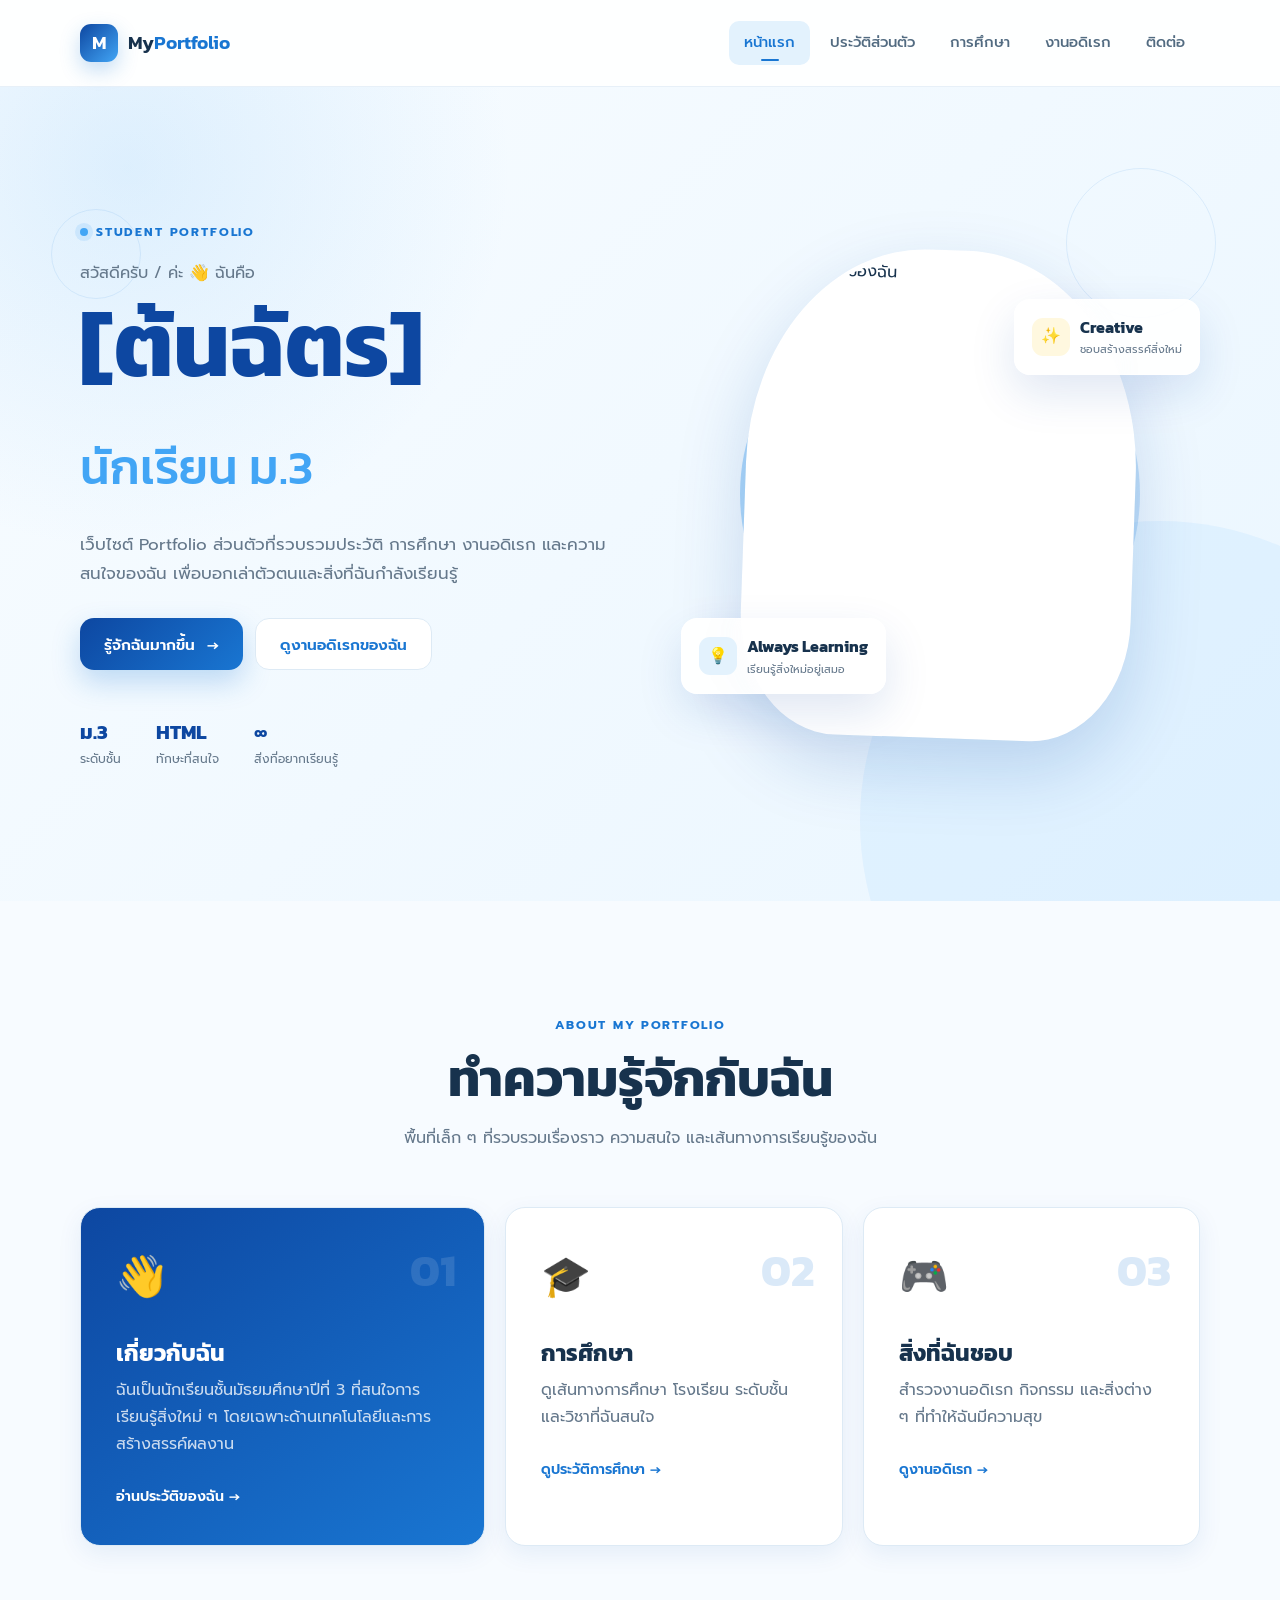
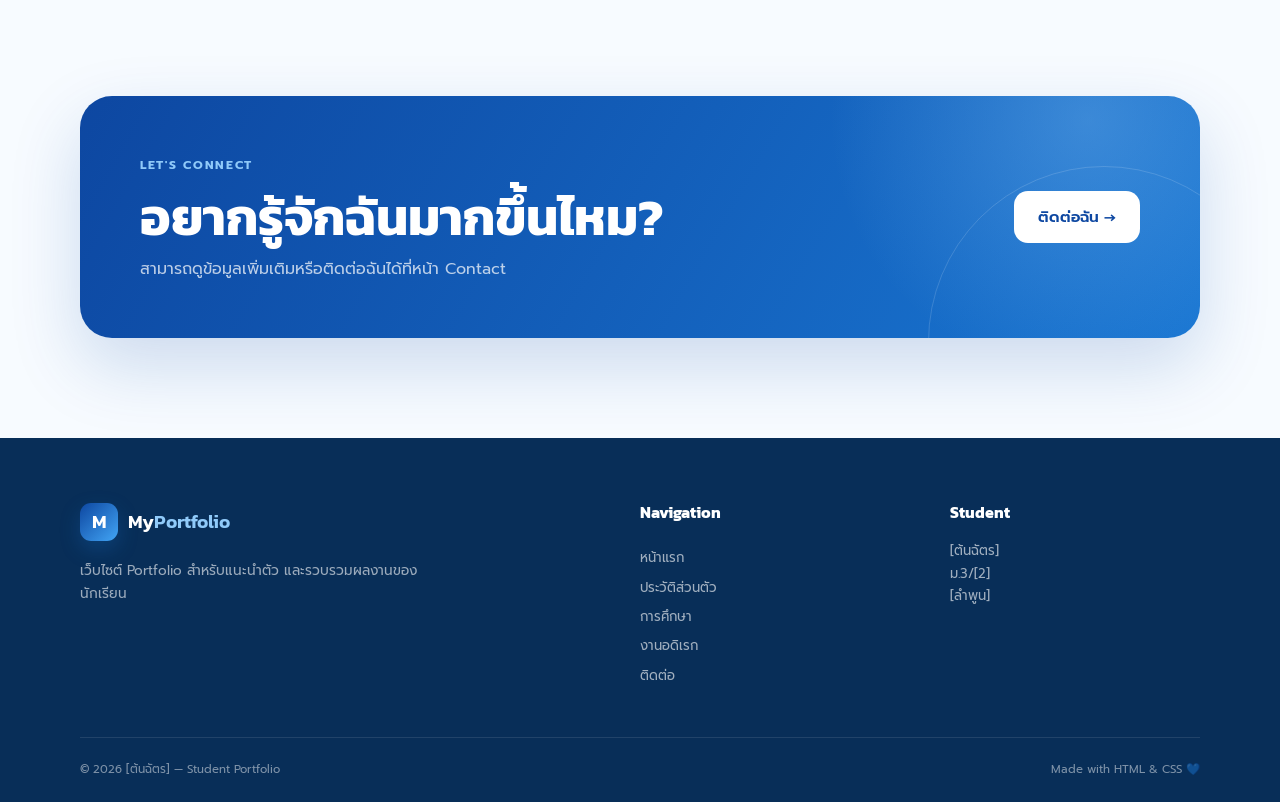
==== index.html @ c298a6ba "Update index.html" ====
<!DOCTYPE html>
<html lang="th">
<head>
    <meta charset="UTF-8">
    <meta name="viewport" content="width=device-width, initial-scale=1.0">
    <meta name="description" content="เว็บไซต์ Portfolio ส่วนตัวของนักเรียนชั้นมัธยมศึกษาปีที่ 3">
    <title>My Portfolio | หน้าแรก</title>

    <link rel="stylesheet" href="style.css">
</head>

<body>

    <!-- Navigation -->
    <header class="site-header">
        <nav class="navbar container">
            <a href="index.html" class="logo">
                <span class="logo-mark">M</span>
                <span>My<span>Portfolio</span></span>
            </a>

            <div class="nav-links">
                <a href="index.html" class="active">หน้าแรก</a>
                <a href="profile.html">ประวัติส่วนตัว</a>
                <a href="education.html">การศึกษา</a>
                <a href="hobby.html">งานอดิเรก</a>
                <a href="contact.html">ติดต่อ</a>
            </div>
        </nav>
    </header>

    <main>

        <!-- Hero -->
        <section class="hero">
            <div class="hero-decoration circle-one"></div>
            <div class="hero-decoration circle-two"></div>

            <div class="container hero-grid">

                <div class="hero-content fade-up">
                    <div class="eyebrow">
                        <span class="eyebrow-dot"></span>
                        STUDENT PORTFOLIO
                    </div>

                    <p class="hero-small-text">สวัสดีครับ / ค่ะ 👋 ฉันคือ</p>

                    <h1>
                        <span>[ต้นฉัตร]</span>
                        <br>
                        <strong>นักเรียน ม.3</strong>
                    </h1>

                    <p class="hero-description">
                        เว็บไซต์ Portfolio ส่วนตัวที่รวบรวมประวัติ การศึกษา
                        งานอดิเรก และความสนใจของฉัน
                        เพื่อบอกเล่าตัวตนและสิ่งที่ฉันกำลังเรียนรู้
                    </p>

                    <div class="hero-buttons">
                        <a href="profile.html" class="btn btn-primary">
                            รู้จักฉันมากขึ้น
                            <span>→</span>
                        </a>

                        <a href="hobby.html" class="btn btn-outline">
                            ดูงานอดิเรกของฉัน
                        </a>
                    </div>

                    <div class="hero-stats">
                        <div>
                            <strong>ม.3</strong>
                            <span>ระดับชั้น</span>
                        </div>

                        <div>
                            <strong>HTML</strong>
                            <span>ทักษะที่สนใจ</span>
                        </div>

                        <div>
                            <strong>∞</strong>
                            <span>สิ่งที่อยากเรียนรู้</span>
                        </div>
                    </div>
                </div>

                <div class="hero-visual fade-up delay-1">

                    <div class="image-decoration"></div>

                    <div class="profile-frame">
                        <img
                            src="https://placehold.co/520x620/E3F2FD/1976D2?text=Your+Photo"
                            alt="รูปโปรไฟล์ของฉัน"
                        >
                    </div>

                    <div class="floating-card card-top">
                        <span class="floating-icon">✨</span>
                        <div>
                            <strong>Creative</strong>
                            <small>ชอบสร้างสรรค์สิ่งใหม่</small>
                        </div>
                    </div>

                    <div class="floating-card card-bottom">
                        <span class="floating-icon blue">💡</span>
                        <div>
                            <strong>Always Learning</strong>
                            <small>เรียนรู้สิ่งใหม่อยู่เสมอ</small>
                        </div>
                    </div>

                </div>

            </div>
        </section>

        <!-- Introduction -->
        <section class="section intro-section">
            <div class="container">

                <div class="section-heading centered">
                    <span class="section-label">ABOUT MY PORTFOLIO</span>
                    <h2>ทำความรู้จักกับฉัน</h2>
                    <p>
                        พื้นที่เล็ก ๆ ที่รวบรวมเรื่องราว ความสนใจ
                        และเส้นทางการเรียนรู้ของฉัน
                    </p>
                </div>

                <div class="intro-grid">

                    <div class="intro-card intro-main">
                        <div class="card-number">01</div>
                        <span class="big-icon">👋</span>
                        <h3>เกี่ยวกับฉัน</h3>
                        <p>
                            ฉันเป็นนักเรียนชั้นมัธยมศึกษาปีที่ 3
                            ที่สนใจการเรียนรู้สิ่งใหม่ ๆ
                            โดยเฉพาะด้านเทคโนโลยีและการสร้างสรรค์ผลงาน
                        </p>
                        <a href="profile.html" class="text-link">
                            อ่านประวัติของฉัน →
                        </a>
                    </div>

                    <div class="intro-card">
                        <div class="card-number">02</div>
                        <span class="big-icon">🎓</span>
                        <h3>การศึกษา</h3>
                        <p>
                            ดูเส้นทางการศึกษา โรงเรียน ระดับชั้น
                            และวิชาที่ฉันสนใจ
                        </p>
                        <a href="education.html" class="text-link">
                            ดูประวัติการศึกษา →
                        </a>
                    </div>

                    <div class="intro-card">
                        <div class="card-number">03</div>
                        <span class="big-icon">🎮</span>
                        <h3>สิ่งที่ฉันชอบ</h3>
                        <p>
                            สำรวจงานอดิเรก กิจกรรม
                            และสิ่งต่าง ๆ ที่ทำให้ฉันมีความสุข
                        </p>
                        <a href="hobby.html" class="text-link">
                            ดูงานอดิเรก →
                        </a>
                    </div>

                </div>

            </div>
        </section>

        <!-- CTA -->
        <section class="cta-section">
            <div class="container">
                <div class="cta-box">

                    <div>
                        <span class="section-label light">LET'S CONNECT</span>
                        <h2>อยากรู้จักฉันมากขึ้นไหม?</h2>
                        <p>
                            สามารถดูข้อมูลเพิ่มเติมหรือติดต่อฉันได้ที่หน้า Contact
                        </p>
                    </div>

                    <a href="contact.html" class="btn btn-white">
                        ติดต่อฉัน →
                    </a>

                </div>
            </div>
        </section>

    </main>

    <!-- Footer -->
    <footer class="footer">
        <div class="container footer-grid">

            <div>
                <a href="index.html" class="logo footer-logo">
                    <span class="logo-mark">M</span>
                    <span>My<span>Portfolio</span></span>
                </a>

                <p>
                    เว็บไซต์ Portfolio สำหรับแนะนำตัว
                    และรวบรวมผลงานของนักเรียน
                </p>
            </div>

            <div class="footer-nav">
                <h4>Navigation</h4>
                <a href="index.html">หน้าแรก</a>
                <a href="profile.html">ประวัติส่วนตัว</a>
                <a href="education.html">การศึกษา</a>
                <a href="hobby.html">งานอดิเรก</a>
                <a href="contact.html">ติดต่อ</a>
            </div>

            <div class="footer-student">
                <h4>Student</h4>
                <p>[ต้นฉัตร]</p>
                <p>ม.3/[2]</p>
                <p>[ลำพูน]</p>
            </div>

        </div>

        <div class="container footer-bottom">
            <p>© 2026 [ต้นฉัตร] — Student Portfolio</p>
            <p>Made with HTML & CSS 💙</p>
        </div>
    </footer>

</body>
</html>
---- style.css ----
/* =========================================
   MODERN STUDENT PORTFOLIO
   HTML5 + CSS3
   ========================================= */

/* ---------- Google Font ---------- */

@import url('https://fonts.googleapis.com/css2?family=Kanit:wght@300;400;500;600;700&family=Prompt:wght@300;400;500;600;700&display=swap');


/* ---------- Variables ---------- */

:root {
    --blue-dark: #0D47A1;
    --blue: #1976D2;
    --blue-light: #42A5F5;
    --blue-soft: #90CAF9;
    --blue-pale: #E3F2FD;

    --white: #FFFFFF;
    --text: #17324D;
    --text-light: #65788B;
    --background: #F7FBFF;
    --border: #DDEAF5;

    --shadow-sm: 0 8px 24px rgba(13, 71, 161, 0.08);
    --shadow-md: 0 18px 45px rgba(13, 71, 161, 0.13);
    --shadow-lg: 0 28px 70px rgba(13, 71, 161, 0.18);

    --radius-sm: 12px;
    --radius-md: 20px;
    --radius-lg: 32px;

    --transition: 0.3s ease;
}


/* ---------- Reset ---------- */

* {
    margin: 0;
    padding: 0;
    box-sizing: border-box;
}

html {
    scroll-behavior: smooth;
}

body {
    font-family: "Prompt", sans-serif;
    color: var(--text);
    background: var(--background);
    line-height: 1.7;
    overflow-x: hidden;
}

img {
    display: block;
    width: 100%;
    max-width: 100%;
}

a {
    color: inherit;
    text-decoration: none;
}

button,
a {
    -webkit-tap-highlight-color: transparent;
}

::selection {
    color: white;
    background: var(--blue);
}


/* ---------- Typography ---------- */

h1,
h2,
h3,
h4 {
    font-family: "Kanit", sans-serif;
    line-height: 1.2;
}

h1 {
    font-size: clamp(3rem, 7vw, 6rem);
}

h2 {
    font-size: clamp(2rem, 4vw, 3.3rem);
}

h3 {
    font-size: 1.45rem;
}

p {
    color: var(--text-light);
}


/* ---------- Global ---------- */

.container {
    width: min(1120px, calc(100% - 40px));
    margin-inline: auto;
}

.section {
    padding: 110px 0;
}

.soft-section {
    background: #EDF7FF;
}

.section-heading {
    margin-bottom: 55px;
}

.section-heading.centered {
    text-align: center;
    max-width: 700px;
    margin-inline: auto;
    margin-bottom: 55px;
}

.section-heading h2 {
    margin: 10px 0 15px;
}

.section-heading p {
    max-width: 600px;
}

.section-heading.centered p {
    margin-inline: auto;
}

.section-label {
    display: inline-block;
    color: var(--blue);
    font-size: 0.76rem;
    font-weight: 700;
    letter-spacing: 0.14em;
}

.section-label.light {
    color: var(--blue-soft);
}


/* ---------- Header / Navigation ---------- */

.site-header {
    position: sticky;
    top: 0;
    z-index: 1000;
    padding: 14px 0;
    background: rgba(255, 255, 255, 0.86);
    backdrop-filter: blur(18px);
    -webkit-backdrop-filter: blur(18px);
    border-bottom: 1px solid rgba(221, 234, 245, 0.7);
}

.navbar {
    display: flex;
    align-items: center;
    justify-content: space-between;
    min-height: 58px;
}

.logo {
    display: inline-flex;
    align-items: center;
    gap: 10px;
    font-family: "Kanit", sans-serif;
    font-size: 1.2rem;
    font-weight: 600;
    white-space: nowrap;
}

.logo > span:last-child > span {
    color: var(--blue);
}

.logo-mark {
    display: grid;
    width: 38px;
    height: 38px;
    place-items: center;
    color: white;
    background: linear-gradient(
        135deg,
        var(--blue-dark),
        var(--blue-light)
    );
    border-radius: 11px;
    box-shadow: 0 8px 20px rgba(25, 118, 210, 0.25);
}

.nav-links {
    display: flex;
    align-items: center;
    gap: 5px;
}

.nav-links a {
    position: relative;
    padding: 9px 15px;
    color: #526B81;
    font-size: 0.92rem;
    font-weight: 500;
    border-radius: 10px;
    transition: var(--transition);
}

.nav-links a::after {
    content: "";
    position: absolute;
    left: 50%;
    bottom: 4px;
    width: 0;
    height: 2px;
    background: var(--blue);
    border-radius: 5px;
    transform: translateX(-50%);
    transition: var(--transition);
}

.nav-links a:hover,
.nav-links a.active {
    color: var(--blue);
    background: var(--blue-pale);
}

.nav-links a.active::after {
    width: 18px;
}


/* ---------- Buttons ---------- */

.btn {
    display: inline-flex;
    align-items: center;
    justify-content: center;
    gap: 12px;
    min-height: 52px;
    padding: 0 24px;
    border-radius: 14px;
    font-size: 0.95rem;
    font-weight: 600;
    transition: var(--transition);
}

.btn-primary {
    color: white;
    background: linear-gradient(
        135deg,
        var(--blue-dark),
        var(--blue)
    );
    box-shadow: 0 12px 28px rgba(25, 118, 210, 0.25);
}

.btn-primary:hover {
    transform: translateY(-3px);
    box-shadow: 0 17px 34px rgba(25, 118, 210, 0.34);
}

.btn-outline {
    color: var(--blue);
    background: white;
    border: 1px solid var(--border);
}

.btn-outline:hover {
    color: white;
    background: var(--blue);
    border-color: var(--blue);
    transform: translateY(-3px);
}

.btn-white {
    color: var(--blue-dark);
    background: white;
}

.btn-white:hover {
    color: white;
    background: var(--blue-dark);
    transform: translateY(-3px);
}


/* ---------- Hero ---------- */

.hero {
    position: relative;
    min-height: calc(100vh - 86px);
    display: flex;
    align-items: center;
    overflow: hidden;
    background:
        radial-gradient(
            circle at 10% 10%,
            rgba(144, 202, 249, 0.25),
            transparent 28%
        ),
        linear-gradient(
            135deg,
            #F8FCFF 0%,
            #EAF6FF 100%
        );
}

.hero::after {
    content: "";
    position: absolute;
    right: -180px;
    bottom: -220px;
    width: 600px;
    height: 600px;
    background: rgba(66, 165, 245, 0.08);
    border-radius: 50%;
}

.hero-grid {
    position: relative;
    z-index: 2;
    display: grid;
    grid-template-columns: 1.02fr 0.98fr;
    align-items: center;
    gap: 60px;
    padding: 90px 0;
}

.eyebrow {
    display: inline-flex;
    align-items: center;
    gap: 8px;
    margin-bottom: 18px;
    color: var(--blue);
    font-size: 0.76rem;
    font-weight: 700;
    letter-spacing: 0.15em;
}

.eyebrow-dot {
    width: 8px;
    height: 8px;
    background: var(--blue-light);
    border-radius: 50%;
    box-shadow: 0 0 0 5px rgba(66, 165, 245, 0.14);
}

.hero-small-text {
    margin-bottom: 4px;
    color: var(--text-light);
}

.hero h1 {
    margin-bottom: 25px;
    color: var(--blue-dark);
}

.hero h1 strong {
    color: var(--blue-light);
    font-size: 0.54em;
    font-weight: 500;
}

.hero-description {
    max-width: 580px;
    margin-bottom: 30px;
    font-size: 1.05rem;
}

.hero-buttons {
    display: flex;
    flex-wrap: wrap;
    gap: 12px;
}

.hero-stats {
    display: flex;
    gap: 35px;
    margin-top: 45px;
}

.hero-stats div {
    display: flex;
    flex-direction: column;
}

.hero-stats strong {
    color: var(--blue-dark);
    font-family: "Kanit", sans-serif;
    font-size: 1.25rem;
}

.hero-stats span {
    color: var(--text-light);
    font-size: 0.76rem;
}

.hero-visual {
    position: relative;
    min-height: 600px;
    display: flex;
    align-items: center;
    justify-content: center;
}

.profile-frame {
    position: relative;
    z-index: 2;
    width: min(390px, 80%);
    aspect-ratio: 4 / 5;
    padding: 10px;
    overflow: hidden;
    background: white;
    border: 1px solid rgba(255, 255, 255, 0.8);
    border-radius: 45% 45% 25% 25%;
    box-shadow: var(--shadow-lg);
    transform: rotate(2deg);
    transition: var(--transition);
}

.profile-frame:hover {
    transform: rotate(0deg) scale(1.02);
}

.profile-frame img {
    width: 100%;
    height: 100%;
    object-fit: cover;
    border-radius: 40% 40% 20% 20%;
}

.image-decoration {
    position: absolute;
    z-index: 1;
    width: 400px;
    height: 400px;
    border-radius: 50%;
    background: linear-gradient(
        135deg,
        rgba(144, 202, 249, 0.8),
        rgba(25, 118, 210, 0.16)
    );
}

.image-decoration::before {
    content: "";
    position: absolute;
    inset: 30px;
    border: 1px dashed rgba(25, 118, 210, 0.3);
    border-radius: 50%;
}

.floating-card {
    position: absolute;
    z-index: 4;
    display: flex;
    align-items: center;
    gap: 10px;
    padding: 14px 17px;
    background: rgba(255, 255, 255, 0.92);
    border: 1px solid rgba(255, 255, 255, 0.8);
    border-radius: 16px;
    box-shadow: var(--shadow-md);
    backdrop-filter: blur(10px);
}

.floating-card strong,
.floating-card small {
    display: block;
}

.floating-card strong {
    font-family: "Kanit", sans-serif;
}

.floating-card small {
    color: var(--text-light);
    font-size: 0.68rem;
}

.floating-icon {
    display: grid;
    width: 38px;
    height: 38px;
    place-items: center;
    background: #FFF8DF;
    border-radius: 11px;
}

.floating-icon.blue {
    background: var(--blue-pale);
}

.card-top {
    top: 105px;
    right: 0;
}

.card-bottom {
    bottom: 100px;
    left: 0;
}

.hero-decoration {
    position: absolute;
    border: 1px solid rgba(25, 118, 210, 0.1);
    border-radius: 50%;
}

.circle-one {
    width: 90px;
    height: 90px;
    top: 15%;
    left: 4%;
}

.circle-two {
    width: 150px;
    height: 150px;
    right: 5%;
    top: 10%;
}


/* ---------- Introduction ---------- */

.intro-grid {
    display: grid;
    grid-template-columns: 1.2fr 1fr 1fr;
    gap: 20px;
}

.intro-card {
    position: relative;
    min-height: 310px;
    padding: 35px;
    overflow: hidden;
    background: white;
    border: 1px solid var(--border);
    border-radius: var(--radius-md);
    box-shadow: var(--shadow-sm);
    transition: var(--transition);
}

.intro-card:hover {
    transform: translateY(-8px);
    box-shadow: var(--shadow-md);
    border-color: #B9DCF7;
}

.intro-main {
    background: linear-gradient(
        145deg,
        var(--blue-dark),
        var(--blue)
    );
}

.intro-main h3,
.intro-main p {
    color: white;
}

.intro-main p {
    color: rgba(255, 255, 255, 0.78);
}

.card-number {
    position: absolute;
    top: 25px;
    right: 28px;
    color: rgba(25, 118, 210, 0.16);
    font-family: "Kanit", sans-serif;
    font-size: 2.8rem;
    font-weight: 700;
}

.intro-main .card-number {
    color: rgba(255, 255, 255, 0.12);
}

.big-icon {
    display: block;
    margin-bottom: 28px;
    font-size: 2.5rem;
}

.intro-card h3 {
    margin-bottom: 10px;
}

.intro-card p {
    margin-bottom: 25px;
}

.text-link {
    color: var(--blue);
    font-size: 0.88rem;
    font-weight: 600;
}

.intro-main .text-link {
    color: white;
}


/* ---------- CTA ---------- */

.cta-section {
    padding: 40px 0 100px;
}

.cta-box {
    position: relative;
    display: flex;
    align-items: center;
    justify-content: space-between;
    gap: 30px;
    padding: 55px 60px;
    overflow: hidden;
    color: white;
    background:
        radial-gradient(
            circle at 90% 10%,
            rgba(144, 202, 249, 0.3),
            transparent 25%
        ),
        linear-gradient(
            120deg,
            var(--blue-dark),
            var(--blue)
        );
    border-radius: var(--radius-lg);
    box-shadow: var(--shadow-lg);
}

.cta-box::after {
    content: "";
    position: absolute;
    right: -80px;
    bottom: -180px;
    width: 350px;
    height: 350px;
    border: 1px solid rgba(255, 255, 255, 0.15);
    border-radius: 50%;
}

.cta-box h2 {
    margin: 8px 0;
    color: white;
}

.cta-box p {
    color: rgba(255, 255, 255, 0.72);
}


/* ---------- Page Hero ---------- */

.page-hero {
    position: relative;
    display: flex;
    align-items: center;
    min-height: 370px;
    overflow: hidden;
    background:
        radial-gradient(
            circle at 80% 20%,
            rgba(144, 202, 249, 0.32),
            transparent 28%
        ),
        linear-gradient(
            135deg,
            #E9F6FF,
            #F8FCFF
        );
}

.page-hero::after {
    content: "";
    position: absolute;
    right: 7%;
    bottom: -130px;
    width: 310px;
    height: 310px;
    border: 1px solid rgba(25, 118, 210, 0.12);
    border-radius: 50%;
}

.page-hero-content {
    position: relative;
    z-index: 2;
}

.page-hero h1 {
    margin: 8px 0 15px;
    color: var(--blue-dark);
    font-size: clamp(2.8rem, 6vw, 5rem);
}

.page-hero p {
    max-width: 580px;
    font-size: 1.05rem;
}


/* ---------- Profile ---------- */

.profile-layout {
    display: grid;
    grid-template-columns: 0.8fr 1.2fr;
    gap: 80px;
    align-items: center;
}

.profile-photo-wrap {
    position: relative;
    max-width: 430px;
    margin: auto;
}

.profile-photo-bg {
    position: absolute;
    inset: 25px -20px -20px 20px;
    background: var(--blue-pale);
    border-radius: 35px;
    transform: rotate(-5deg);
}

.profile-photo {
    position: relative;
    z-index: 2;
    overflow: hidden;
    border: 9px solid white;
    border-radius: 35px;
    box-shadow: var(--shadow-md);
}

.profile-photo img {
    aspect-ratio: 4 / 5;
    object-fit: cover;
    transition: transform 0.6s ease;
}

.profile-photo:hover img {
    transform: scale(1.04);
}

.photo-badge {
    position: absolute;
    z-index: 3;
    right: -25px;
    bottom: 30px;
    display: flex;
    align-items: center;
    gap: 10px;
    padding: 14px 17px;
    background: white;
    border-radius: 16px;
    box-shadow: var(--shadow-md);
}

.photo-badge > span {
    display: grid;
    width: 38px;
    height: 38px;
    place-items: center;
    background: var(--blue-pale);
    border-radius: 11px;
}

.photo-badge strong,
.photo-badge small {
    display: block;
}

.photo-badge strong {
    font-family: "Kanit", sans-serif;
}

.photo-badge small {
    color: var(--text-light);
    font-size: 0.7rem;
}

.profile-info h2 {
    margin: 12px 0 18px;
    color: var(--blue-dark);
    font-size: clamp(2.3rem, 4vw, 3.5rem);
}

.profile-info h2 span {
    color: var(--blue-light);
    font-size: 0.5em;
    font-weight: 500;
}

.lead {
    max-width: 650px;
    margin-bottom: 30px;
    font-size: 1.03rem;
}

.info-grid {
    display: grid;
    grid-template-columns: 1fr 1fr;
    gap: 12px;
}

.info-item {
    display: flex;
    align-items: center;
    gap: 12px;
    padding: 14px;
    background: white;
    border: 1px solid var(--border);
    border-radius: 15px;
    transition: var(--transition);
}

.info-item:hover {
    border-color: var(--blue-soft);
    transform: translateY(-3px);
    box-shadow: var(--shadow-sm);
}

.info-icon {
    display: grid;
    width: 38px;
    height: 38px;
    flex: 0 0 38px;
    place-items: center;
    background: var(--blue-pale);
    border-radius: 10px;
}

.info-item small,
.info-item strong {
    display: block;
}

.info-item small {
    color: var(--text-light);
    font-size: 0.68rem;
}

.info-item strong {
    font-size: 0.86rem;
}

.about-grid {
    display: grid;
    grid-template-columns: 0.85fr 1.15fr;
    gap: 80px;
    align-items: start;
}

.about-grid h2 {
    margin-top: 10px;
    color: var(--blue-dark);
}

.about-text {
    padding-top: 10px;
}

.about-text p {
    margin-bottom: 20px;
    font-size: 1.02rem;
}

.about-text strong {
    color: var(--blue);
}

.highlight-grid {
    display: grid;
    grid-template-columns: repeat(3, 1fr);
    gap: 20px;
}

.highlight-card {
    padding: 35px;
    background: white;
    border: 1px solid var(--border);
    border-radius: var(--radius-md);
    box-shadow: var(--shadow-sm);
    transition: var(--transition);
}

.highlight-card:hover {
    transform: translateY(-7px);
    box-shadow: var(--shadow-md);
}

.highlight-card.featured {
    color: white;
    background: linear-gradient(
        145deg,
        var(--blue-dark),
        var(--blue)
    );
    transform: translateY(-15px);
}

.highlight-card.featured:hover {
    transform: translateY(-22px);
}

.highlight-card > span {
    display: block;
    margin-bottom: 22px;
    font-size: 2.2rem;
}

.highlight-card h3 {
    margin-bottom: 8px;
}

.highlight-card.featured h3,
.highlight-card.featured p {
    color: white;
}

.highlight-card.featured p {
    color: rgba(255, 255, 255, 0.75);
}


/* ---------- Education Timeline ---------- */

.timeline {
    position: relative;
    max-width: 850px;
    margin: auto;
}

.timeline::before {
    content: "";
    position: absolute;
    top: 0;
    bottom: 0;
    left: 27px;
    width: 2px;
    background: linear-gradient(
        var(--blue-soft),
        var(--blue)
    );
}

.timeline-item {
    position: relative;
    display: grid;
    grid-template-columns: 55px 1fr;
    gap: 25px;
    padding-bottom: 50px;
}

.timeline-item:last-child {
    padding-bottom: 0;
}

.timeline-marker {
    position: relative;
    z-index: 2;
    display: grid;
    width: 55px;
    height: 55px;
    place-items: center;
    color: var(--blue);
    background: white;
    border: 2px solid var(--blue-soft);
    border-radius: 50%;
    box-shadow: 0 5px 15px rgba(25, 118, 210, 0.12);
}

.timeline-item.current .timeline-marker {
    color: white;
    background: var(--blue);
    border-color: var(--blue);
    box-shadow: 0 8px 25px rgba(25, 118, 210, 0.28);
}

.timeline-marker span {
    font-family: "Kanit", sans-serif;
    font-weight: 600;
}

.timeline-content {
    padding: 25px 30px;
    background: white;
    border: 1px solid var(--border);
    border-radius: var(--radius-md);
    box-shadow: var(--shadow-sm);
    transition: var(--transition);
}

.timeline-content:hover {
    transform: translateX(6px);
    box-shadow: var(--shadow-md);
}

.timeline-year {
    display: inline-block;
    margin-bottom: 6px;
    color: var(--blue);
    font-size: 0.78rem;
    font-weight: 600;
}

.timeline-content h3 {
    margin-bottom: 8px;
}

.timeline-content p {
    margin-bottom: 15px;
}

.timeline-tags {
    display: flex;
    flex-wrap: wrap;
    gap: 7px;
}

.timeline-tags span {
    padding: 4px 10px;
    color: var(--blue);
    background: var(--blue-pale);
    border-radius: 50px;
    font-size: 0.7rem;
}

.timeline-tags .current-tag {
    color: white;
    background: var(--blue);
}


/* ---------- Education Table ---------- */

.table-wrapper {
    overflow-x: auto;
    background: white;
    border: 1px solid var(--border);
    border-radius: var(--radius-md);
    box-shadow: var(--shadow-sm);
}

.education-table {
    width: 100%;
    min-width: 650px;
    border-collapse: collapse;
}

.education-table th,
.education-table td {
    padding: 20px 24px;
    text-align: left;
    border-bottom: 1px solid var(--border);
}

.education-table th {
    color: white;
    background: var(--blue-dark);
    font-size: 0.82rem;
    font-weight: 500;
}

.education-table tbody tr:last-child td {
    border-bottom: 0;
}

.education-table tbody tr {
    transition: var(--transition);
}

.education-table tbody tr:hover {
    background: #F5FAFF;
}

.education-table td {
    color: var(--text-light);
    font-size: 0.88rem;
}

.education-table td strong {
    color: var(--text);
}

.status {
    display: inline-block;
    padding: 5px 11px;
    border-radius: 50px;
    font-size: 0.7rem;
}

.status.completed {
    color: #27704A;
    background: #E5F7ED;
}

.status.current-status {
    color: var(--blue);
    background: var(--blue-pale);
}


/* ---------- Study Highlight ---------- */

.study-highlight {
    position: relative;
    display: flex;
    align-items: center;
    min-height: 330px;
    padding: 60px;
    overflow: hidden;
    color: white;
    background:
        radial-gradient(
            circle at 85% 15%,
            rgba(144, 202, 249, 0.3),
            transparent 25%
        ),
        linear-gradient(
            135deg,
            var(--blue-dark),
            var(--blue)
        );
    border-radius: var(--radius-lg);
    box-shadow: var(--shadow-lg);
}

.study-main {
    position: relative;
    z-index: 3;
    max-width: 550px;
}

.study-main h2 {
    margin: 10px 0 15px;
}

.study-main p {
    color: rgba(255, 255, 255, 0.76);
}

.study-main strong {
    color: white;
}

.subject-bubble {
    position: absolute;
    right: 100px;
    display: grid;
    width: 175px;
    height: 175px;
    place-items: center;
    color: var(--blue-dark);
    background: white;
    border-radius: 50%;
    box-shadow: 0 20px 45px rgba(0, 0, 0, 0.15);
    transform: rotate(8deg);
}

.subject-bubble span {
    font-size: 2.3rem;
}

.subject-bubble strong {
    font-family: "Kanit", sans-serif;
}

.subject-bubble.bubble-small {
    right: 280px;
    bottom: 30px;
    width: 90px;
    height: 90px;
    color: white;
    background: var(--blue-light);
    font-size: 0.7rem;
    transform: rotate(-8deg);
}

.subject-bubble.bubble-small span {
    font-size: 1.3rem;
}


/* ---------- Hobby ---------- */

.hobby-intro {
    padding-bottom: 60px;
}

.hobby-intro-grid {
    display: grid;
    grid-template-columns: 1fr 1fr;
    gap: 80px;
    align-items: end;
}

.hobby-intro h2 {
    margin-top: 10px;
    color: var(--blue-dark);
}

.hobby-intro-grid > p {
    font-size: 1.02rem;
}

.hobby-grid {
    display: grid;
    grid-template-columns: repeat(3, 1fr);
    gap: 18px;
}

.hobby-card {
    position: relative;
    min-height: 320px;
    padding: 30px;
    overflow: hidden;
    background: white;
    border: 1px solid var(--border);
    border-radius: var(--radius-md);
    box-shadow: var(--shadow-sm);
    transition: var(--transition);
}

.hobby-card:hover {
    transform: translateY(-9px);
    border-color: var(--blue-soft);
    box-shadow: var(--shadow-md);
}

.hobby-card.large-card {
    grid-column: span 2;
    display: flex;
    flex-direction: column;
    justify-content: space-between;
    min-height: 340px;
    color: white;
    background:
        radial-gradient(
            circle at 90% 10%,
            rgba(144, 202, 249, 0.35),
            transparent 25%
        ),
        linear-gradient(
            135deg,
            var(--blue-dark),
            var(--blue)
        );
}

.hobby-card.featured-hobby {
    color: white;
    background: linear-gradient(
        145deg,
        #1976D2,
        #42A5F5
    );
}

.hobby-number {
    position: absolute;
    top: 20px;
    right: 25px;
    color: rgba(25, 118, 210, 0.12);
    font-family: "Kanit", sans-serif;
    font-size: 2rem;
    font-weight: 700;
}

.hobby-card.large-card .hobby-number,
.featured-hobby .hobby-number {
    color: rgba(255, 255, 255, 0.15);
}

.hobby-icon {
    display: grid;
    width: 60px;
    height: 60px;
    margin-bottom: 25px;
    place-items: center;
    font-size: 1.9rem;
    background: var(--blue-pale);
    border-radius: 16px;
}

.hobby-card.large-card .hobby-icon,
.featured-hobby .hobby-icon {
    background: rgba(255, 255, 255, 0.15);
}

.hobby-label {
    display: block;
    margin-bottom: 5px;
    color: var(--blue);
    font-size: 0.66rem;
    font-weight: 700;
    letter-spacing: 0.13em;
}

.hobby-card.large-card .hobby-label,
.featured-hobby .hobby-label {
    color: var(--blue-soft);
}

.hobby-card h3 {
    margin-bottom: 9px;
}

.hobby-card p {
    font-size: 0.88rem;
}

.hobby-card.large-card h3,
.hobby-card.large-card p,
.featured-hobby h3,
.featured-hobby p {
    color: white;
}

.hobby-card.large-card p,
.featured-hobby p {
    color: rgba(255, 255, 255, 0.75);
}

.hobby-arrow {
    position: absolute;
    right: 28px;
    bottom: 25px;
    color: var(--blue);
    font-size: 1.4rem;
    transition: var(--transition);
}

.hobby-card:hover .hobby-arrow {
    transform: translate(4px, -4px);
}

.large-card .hobby-arrow,
.featured-hobby .hobby-arrow {
    color: white;
}

.interest-layout {
    display: grid;
    grid-template-columns: 1fr 1fr;
    gap: 90px;
    align-items: center;
}

.interest-text h2 {
    margin: 10px 0 15px;
    color: var(--blue-dark);
}

.interest-text p strong {
    color: var(--blue);
}

.interest-list {
    display: flex;
    flex-direction: column;
    gap: 10px;
}

.interest-item {
    display: grid;
    grid-template-columns: 50px 1fr auto;
    align-items: center;
    gap: 15px;
    padding: 18px;
    background: white;
    border: 1px solid var(--border);
    border-radius: 15px;
    transition: var(--transition);
}

.interest-item:hover {
    transform: translateX(7px);
    border-color: var(--blue-soft);
    box-shadow: var(--shadow-sm);
}

.interest-item > span {
    color: var(--blue);
    font-family: "Kanit", sans-serif;
    font-weight: 600;
}

.interest-item strong {
    font-family: "Kanit", sans-serif;
}

.interest-item small {
    color: var(--text-light);
    font-size: 0.72rem;
}


/* ---------- Contact ---------- */

.contact-section {
    padding-top: 90px;
}

.contact-intro {
    max-width: 700px;
    margin-bottom: 45px;
}

.contact-intro h2 {
    margin: 10px 0 15px;
    color: var(--blue-dark);
    font-size: clamp(2.7rem, 6vw, 4.5rem);
}

.contact-intro h2 span {
    color: var(--blue-light);
}

.contact-intro p {
    max-width: 600px;
}

.contact-grid {
    display: grid;
    grid-template-columns: repeat(3, 1fr);
    gap: 18px;
}

.contact-card {
    position: relative;
    display: block;
    min-height: 260px;
    padding: 28px;
    overflow: hidden;
    background: white;
    border: 1px solid var(--border);
    border-radius: var(--radius-md);
    box-shadow: var(--shadow-sm);
    transition: var(--transition);
}

.contact-card:hover {
    color: white;
    background: linear-gradient(
        145deg,
        var(--blue-dark),
        var(--blue)
    );
    transform: translateY(-8px);
    box-shadow: var(--shadow-md);
}

.contact-card-top {
    display: flex;
    justify-content: space-between;
    align-items: center;
    margin-bottom: 40px;
}

.contact-icon {
    display: grid;
    width: 52px;
    height: 52px;
    place-items: center;
    background: var(--blue-pale);
    border-radius: 15px;
    font-size: 1.4rem;
}

.contact-card:hover .contact-icon {
    background: rgba(255, 255, 255, 0.15);
}

.contact-arrow {
    color: var(--blue);
    font-size: 1.4rem;
    transition: var(--transition);
}

.contact-card:hover .contact-arrow {
    color: white;
    transform: translate(4px, -4px);
}

.contact-label {
    display: block;
    margin-bottom: 6px;
    color: var(--blue);
    font-size: 0.68rem;
    font-weight: 700;
    letter-spacing: 0.13em;
}

.contact-card:hover .contact-label {
    color: var(--blue-soft);
}

.contact-card h3 {
    margin-bottom: 7px;
    word-break: break-word;
}

.contact-card p {
    font-size: 0.82rem;
}

.contact-card:hover h3,
.contact-card:hover p {
    color: white;
}

.contact-card:hover p {
    color: rgba(255, 255, 255, 0.72);
}

.contact-cta {
    display: grid;
    grid-template-columns: auto 1fr auto;
    align-items: center;
    gap: 25px;
    margin-top: 60px;
    padding: 45px 50px;
    color: white;
    background:
        radial-gradient(
            circle at 90% 0%,
            rgba(144, 202, 249, 0.3),
            transparent 25%
        ),
        linear-gradient(
            120deg,
            var(--blue-dark),
            var(--blue)
        );
    border-radius: var(--radius-lg);
    box-shadow: var(--shadow-lg);
}

.contact-cta-icon {
    display: grid;
    width: 70px;
    height: 70px;
    place-items: center;
    background: rgba(255, 255, 255, 0.12);
    border-radius: 20px;
    font-size: 2rem;
}

.contact-cta h2 {
    margin: 5px 0;
    font-size: 1.8rem;
}

.contact-cta p {
    color: rgba(255, 255, 255, 0.72);
}


/* ---------- Footer ---------- */

.footer {
    padding: 65px 0 0;
    color: white;
    background: #082E58;
}

.footer-grid {
    display: grid;
    grid-template-columns: 1.4fr 0.7fr 0.7fr;
    gap: 60px;
    padding-bottom: 50px;
}

.footer-logo {
    color: white;
    margin-bottom: 18px;
}

.footer-logo > span:last-child > span {
    color: var(--blue-soft);
}

.footer-grid > div:first-child p {
    max-width: 360px;
    color: rgba(255, 255, 255, 0.6);
    font-size: 0.85rem;
}

.footer-grid h4 {
    margin-bottom: 18px;
    color: white;
}

.footer-nav {
    display: flex;
    flex-direction: column;
    align-items: flex-start;
    gap: 7px;
}

.footer-nav a {
    color: rgba(255, 255, 255, 0.62);
    font-size: 0.82rem;
    transition: var(--transition);
}

.footer-nav a:hover {
    color: white;
    transform: translateX(4px);
}

.footer-student p {
    color: rgba(255, 255, 255, 0.62);
    font-size: 0.82rem;
}

.footer-bottom {
    display: flex;
    justify-content: space-between;
    gap: 20px;
    padding: 22px 0;
    border-top: 1px solid rgba(255, 255, 255, 0.1);
}

.footer-bottom p {
    color: rgba(255, 255, 255, 0.48);
    font-size: 0.72rem;
}


/* ---------- Animation ---------- */

.fade-up {
    animation: fadeUp 0.8s ease both;
}

.delay-1 {
    animation-delay: 0.15s;
}

@keyframes fadeUp {
    from {
        opacity: 0;
        transform: translateY(25px);
    }

    to {
        opacity: 1;
        transform: translateY(0);
    }
}


/* ---------- Responsive: Tablet ---------- */

@media (max-width: 950px) {

    .container {
        width: min(100% - 32px, 800px);
    }

    .hero-grid {
        grid-template-columns: 1fr;
        gap: 30px;
    }

    .hero-content {
        text-align: center;
    }

    .hero-description {
        margin-inline: auto;
    }

    .hero-buttons,
    .hero-stats {
        justify-content: center;
    }

    .hero-visual {
        min-height: 500px;
    }

    .intro-grid {
        grid-template-columns: 1fr 1fr;
    }

    .intro-main {
        grid-column: span 2;
    }

    .profile-layout {
        grid-template-columns: 1fr;
        gap: 60px;
    }

    .profile-info {
        text-align: center;
    }

    .profile-info .lead {
        margin-inline: auto;
    }

    .info-grid {
        text-align: left;
    }

    .about-grid {
        grid-template-columns: 1fr;
        gap: 30px;
    }

    .highlight-grid {
        grid-template-columns: 1fr 1fr;
    }

    .highlight-card.featured {
        transform: none;
    }

    .highlight-card.featured:hover {
        transform: translateY(-7px);
    }

    .study-highlight {
        padding: 50px;
    }

    .subject-bubble {
        right: 50px;
    }

    .subject-bubble.bubble-small {
        right: 220px;
    }

    .hobby-grid {
        grid-template-columns: 1fr 1fr;
    }

    .hobby-card.large-card {
        grid-column: span 2;
    }

    .interest-layout {
        grid-template-columns: 1fr;
        gap: 40px;
    }

    .contact-grid {
        grid-template-columns: 1fr 1fr;
    }

    .contact-cta {
        grid-template-columns: auto 1fr;
    }

    .contact-cta .btn {
        grid-column: 2;
        justify-self: start;
    }

    .footer-grid {
        grid-template-columns: 1fr 1fr;
    }

}


/* ---------- Responsive: Mobile ---------- */

@media (max-width: 650px) {

    .container {
        width: min(100% - 28px, 520px);
    }

    .section {
        padding: 75px 0;
    }

    /* Navigation */

    .site-header {
        position: relative;
    }

    .navbar {
        flex-direction: column;
        gap: 13px;
        padding: 7px 0;
    }

    .nav-links {
        width: 100%;
        justify-content: center;
        flex-wrap: wrap;
        gap: 2px;
    }

    .nav-links a {
        padding: 6px 8px;
        font-size: 0.73rem;
    }

    .nav-links a::after {
        bottom: 1px;
    }

    /* Hero */

    .hero {
        min-height: auto;
    }

    .hero-grid {
        padding: 70px 0;
    }

    .hero h1 {
        font-size: clamp(2.7rem, 15vw, 4.2rem);
    }

    .hero-description {
        font-size: 0.9rem;
    }

    .hero-buttons {
        flex-direction: column;
    }

    .hero-buttons .btn {
        width: 100%;
    }

    .hero-stats {
        gap: 20px;
        justify-content: space-between;
    }

    .hero-stats strong {
        font-size: 1rem;
    }

    .hero-stats span {
        font-size: 0.65rem;
    }

    .hero-visual {
        min-height: 440px;
    }

    .profile-frame {
        width: 70%;
    }

    .image-decoration {
        width: 280px;
        height: 280px;
    }

    .floating-card {
        padding: 10px;
    }

    .floating-card strong {
        font-size: 0.78rem;
    }

    .floating-card small {
        font-size: 0.58rem;
    }

    .floating-icon {
        width: 32px;
        height: 32px;
    }

    .card-top {
        top: 45px;
        right: 0;
    }

    .card-bottom {
        bottom: 40px;
        left: 0;
    }

    /* Introduction */

    .intro-grid {
        grid-template-columns: 1fr;
    }

    .intro-main {
        grid-column: auto;
    }

    .intro-card {
        min-height: 260px;
        padding: 28px;
    }

    /* CTA */

    .cta-section {
        padding: 15px 0 75px;
    }

    .cta-box {
        flex-direction: column;
        align-items: flex-start;
        padding: 35px 28px;
    }

    /* Page Hero */

    .page-hero {
        min-height: 300px;
    }

    .page-hero h1 {
        font-size: 3rem;
    }

    /* Profile */

    .profile-photo-wrap {
        width: 85%;
    }

    .photo-badge {
        right: -10px;
    }

    .profile-info h2 {
        font-size: 2.4rem;
    }

    .info-grid {
        grid-template-columns: 1fr;
    }

    .highlight-grid {
        grid-template-columns: 1fr;
    }

    /* Timeline */

    .timeline::before {
        left: 22px;
    }

    .timeline-item {
        grid-template-columns: 45px 1fr;
        gap: 15px;
    }

    .timeline-marker {
        width: 45px;
        height: 45px;
    }

    .timeline-content {
        padding: 20px;
    }

    /* Education */

    .study-highlight {
        min-height: 480px;
        align-items: flex-start;
        padding: 35px 25px;
    }

    .subject-bubble {
        right: 35px;
        bottom: 50px;
        width: 145px;
        height: 145px;
    }

    .subject-bubble.bubble-small {
        right: auto;
        left: 35px;
        bottom: 25px;
        width: 80px;
        height: 80px;
    }

    /* Hobby */

    .hobby-intro-grid {
        grid-template-columns: 1fr;
        gap: 25px;
    }

    .hobby-grid {
        grid-template-columns: 1fr;
    }

    .hobby-card.large-card {
        grid-column: auto;
    }

    .hobby-card {
        min-height: 280px;
    }

    .hobby-card.large-card {
        min-height: 320px;
    }

    .interest-item {
        grid-template-columns: 40px 1fr;
    }

    .interest-item small {
        grid-column: 2;
    }

    /* Contact */

    .contact-grid {
        grid-template-columns: 1fr;
    }

    .contact-card {
        min-height: 230px;
    }

    .contact-cta {
        grid-template-columns: 1fr;
        padding: 35px 25px;
    }

    .contact-cta .btn {
        grid-column: auto;
        width: 100%;
    }

    /* Footer */

    .footer-grid {
        grid-template-columns: 1fr;
        gap: 35px;
    }

    .footer-bottom {
        flex-direction: column;
        gap: 5px;
    }

}


/* ---------- Small Mobile ---------- */

@media (max-width: 400px) {

    .nav-links a {
        padding: 5px 6px;
        font-size: 0.67rem;
    }

    .hero-stats {
        gap: 12px;
    }

    .profile-frame {
        width: 76%;
    }

    .floating-card {
        max-width: 145px;
    }

    .photo-badge {
        transform: scale(0.9);
        transform-origin: right bottom;
    }

}
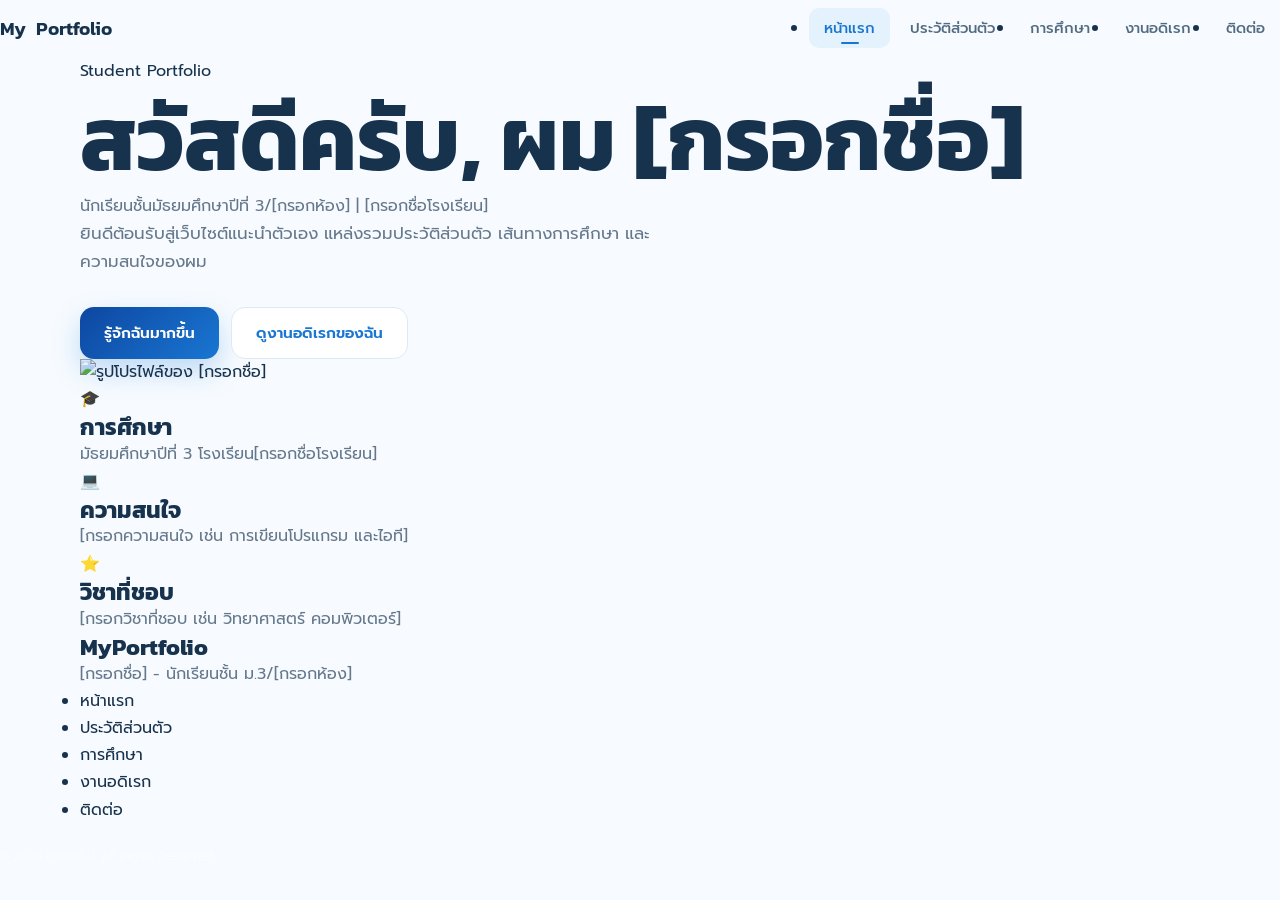
==== commit 69935f7e: "Update index.html" ====
--- a/index.html
+++ b/index.html
@@ -3,242 +3,84 @@
 <head>
     <meta charset="UTF-8">
     <meta name="viewport" content="width=device-width, initial-scale=1.0">
-    <meta name="description" content="เว็บไซต์ Portfolio ส่วนตัวของนักเรียนชั้นมัธยมศึกษาปีที่ 3">
-    <title>My Portfolio | หน้าแรก</title>
-
+    <title>หน้าแรก - Student Portfolio</title>
+    <link rel="preconnect" href="https://fonts.googleapis.com">
+    <link rel="preconnect" href="https://fonts.gstatic.com" crossorigin>
+    <link href="https://fonts.googleapis.com/css2?family=Kanit:wght@300;400;500;600;700&display=swap" rel="stylesheet">
     <link rel="stylesheet" href="style.css">
 </head>
-
 <body>
 
-    <!-- Navigation -->
-    <header class="site-header">
-        <nav class="navbar container">
-            <a href="index.html" class="logo">
-                <span class="logo-mark">M</span>
-                <span>My<span>Portfolio</span></span>
-            </a>
-
-            <div class="nav-links">
-                <a href="index.html" class="active">หน้าแรก</a>
-                <a href="profile.html">ประวัติส่วนตัว</a>
-                <a href="education.html">การศึกษา</a>
-                <a href="hobby.html">งานอดิเรก</a>
-                <a href="contact.html">ติดต่อ</a>
-            </div>
+    <header class="navbar-container">
+        <nav class="navbar">
+            <a href="index.html" class="logo">My<span>Portfolio</span></a>
+            <ul class="nav-links">
+                <li><a href="index.html" class="active">หน้าแรก</a></li>
+                <li><a href="profile.html">ประวัติส่วนตัว</a></li>
+                <li><a href="education.html">การศึกษา</a></li>
+                <li><a href="hobby.html">งานอดิเรก</a></li>
+                <li><a href="contact.html">ติดต่อ</a></li>
+            </ul>
         </nav>
     </header>
 
     <main>
-
-        <!-- Hero -->
-        <section class="hero">
-            <div class="hero-decoration circle-one"></div>
-            <div class="hero-decoration circle-two"></div>
-
-            <div class="container hero-grid">
-
-                <div class="hero-content fade-up">
-                    <div class="eyebrow">
-                        <span class="eyebrow-dot"></span>
-                        STUDENT PORTFOLIO
-                    </div>
-
-                    <p class="hero-small-text">สวัสดีครับ / ค่ะ 👋 ฉันคือ</p>
-
-                    <h1>
-                        <span>[ต้นฉัตร]</span>
-                        <br>
-                        <strong>นักเรียน ม.3</strong>
-                    </h1>
-
-                    <p class="hero-description">
-                        เว็บไซต์ Portfolio ส่วนตัวที่รวบรวมประวัติ การศึกษา
-                        งานอดิเรก และความสนใจของฉัน
-                        เพื่อบอกเล่าตัวตนและสิ่งที่ฉันกำลังเรียนรู้
-                    </p>
-
+        <section class="hero-section">
+            <div class="container hero-container">
+                <div class="hero-content">
+                    <span class="badge">Student Portfolio</span>
+                    <h1>สวัสดีครับ, ผม <span class="highlight">[กรอกชื่อ]</span></h1>
+                    <p class="hero-subtitle">นักเรียนชั้นมัธยมศึกษาปีที่ 3/[กรอกห้อง] | [กรอกชื่อโรงเรียน]</p>
+                    <p class="hero-description">ยินดีต้อนรับสู่เว็บไซต์แนะนำตัวเอง แหล่งรวมประวัติส่วนตัว เส้นทางการศึกษา และความสนใจของผม</p>
                     <div class="hero-buttons">
-                        <a href="profile.html" class="btn btn-primary">
-                            รู้จักฉันมากขึ้น
-                            <span>→</span>
-                        </a>
-
-                        <a href="hobby.html" class="btn btn-outline">
-                            ดูงานอดิเรกของฉัน
-                        </a>
-                    </div>
-
-                    <div class="hero-stats">
-                        <div>
-                            <strong>ม.3</strong>
-                            <span>ระดับชั้น</span>
-                        </div>
-
-                        <div>
-                            <strong>HTML</strong>
-                            <span>ทักษะที่สนใจ</span>
-                        </div>
-
-                        <div>
-                            <strong>∞</strong>
-                            <span>สิ่งที่อยากเรียนรู้</span>
-                        </div>
+                        <a href="profile.html" class="btn btn-primary">รู้จักฉันมากขึ้น</a>
+                        <a href="hobby.html" class="btn btn-outline">ดูงานอดิเรกของฉัน</a>
                     </div>
                 </div>
-
-                <div class="hero-visual fade-up delay-1">
-
-                    <div class="image-decoration"></div>
-
-                    <div class="profile-frame">
-                        <img
-                            src="https://placehold.co/520x620/E3F2FD/1976D2?text=Your+Photo"
-                            alt="รูปโปรไฟล์ของฉัน"
-                        >
-                    </div>
-
-                    <div class="floating-card card-top">
-                        <span class="floating-icon">✨</span>
-                        <div>
-                            <strong>Creative</strong>
-                            <small>ชอบสร้างสรรค์สิ่งใหม่</small>
-                        </div>
-                    </div>
-
-                    <div class="floating-card card-bottom">
-                        <span class="floating-icon blue">💡</span>
-                        <div>
-                            <strong>Always Learning</strong>
-                            <small>เรียนรู้สิ่งใหม่อยู่เสมอ</small>
-                        </div>
-                    </div>
-
-                </div>
-
-            </div>
-        </section>
-
-        <!-- Introduction -->
-        <section class="section intro-section">
-            <div class="container">
-
-                <div class="section-heading centered">
-                    <span class="section-label">ABOUT MY PORTFOLIO</span>
-                    <h2>ทำความรู้จักกับฉัน</h2>
-                    <p>
-                        พื้นที่เล็ก ๆ ที่รวบรวมเรื่องราว ความสนใจ
-                        และเส้นทางการเรียนรู้ของฉัน
-                    </p>
-                </div>
-
-                <div class="intro-grid">
-
-                    <div class="intro-card intro-main">
-                        <div class="card-number">01</div>
-                        <span class="big-icon">👋</span>
-                        <h3>เกี่ยวกับฉัน</h3>
-                        <p>
-                            ฉันเป็นนักเรียนชั้นมัธยมศึกษาปีที่ 3
-                            ที่สนใจการเรียนรู้สิ่งใหม่ ๆ
-                            โดยเฉพาะด้านเทคโนโลยีและการสร้างสรรค์ผลงาน
-                        </p>
-                        <a href="profile.html" class="text-link">
-                            อ่านประวัติของฉัน →
-                        </a>
-                    </div>
-
-                    <div class="intro-card">
-                        <div class="card-number">02</div>
-                        <span class="big-icon">🎓</span>
-                        <h3>การศึกษา</h3>
-                        <p>
-                            ดูเส้นทางการศึกษา โรงเรียน ระดับชั้น
-                            และวิชาที่ฉันสนใจ
-                        </p>
-                        <a href="education.html" class="text-link">
-                            ดูประวัติการศึกษา →
-                        </a>
-                    </div>
-
-                    <div class="intro-card">
-                        <div class="card-number">03</div>
-                        <span class="big-icon">🎮</span>
-                        <h3>สิ่งที่ฉันชอบ</h3>
-                        <p>
-                            สำรวจงานอดิเรก กิจกรรม
-                            และสิ่งต่าง ๆ ที่ทำให้ฉันมีความสุข
-                        </p>
-                        <a href="hobby.html" class="text-link">
-                            ดูงานอดิเรก →
-                        </a>
-                    </div>
-
-                </div>
-
-            </div>
-        </section>
-
-        <!-- CTA -->
-        <section class="cta-section">
-            <div class="container">
-                <div class="cta-box">
-
-                    <div>
-                        <span class="section-label light">LET'S CONNECT</span>
-                        <h2>อยากรู้จักฉันมากขึ้นไหม?</h2>
-                        <p>
-                            สามารถดูข้อมูลเพิ่มเติมหรือติดต่อฉันได้ที่หน้า Contact
-                        </p>
-                    </div>
-
-                    <a href="contact.html" class="btn btn-white">
-                        ติดต่อฉัน →
-                    </a>
-
+                <div class="hero-image-wrapper">
+                    <div class="image-bg-circle"></div>
+                    <img src="https://placehold.co/400x400/1976D2/FFFFFF?text=Profile+Image" alt="รูปโปรไฟล์ของ [กรอกชื่อ]" class="hero-img">
                 </div>
             </div>
         </section>
 
+        <section class="highlight-section">
+            <div class="container grid-3">
+                <div class="feature-card">
+                    <div class="card-icon">🎓</div>
+                    <h3>การศึกษา</h3>
+                    <p>มัธยมศึกษาปีที่ 3 โรงเรียน[กรอกชื่อโรงเรียน]</p>
+                </div>
+                <div class="feature-card">
+                    <div class="card-icon">💻</div>
+                    <h3>ความสนใจ</h3>
+                    <p>[กรอกความสนใจ เช่น การเขียนโปรแกรม และไอที]</p>
+                </div>
+                <div class="feature-card">
+                    <div class="card-icon">⭐</div>
+                    <h3>วิชาที่ชอบ</h3>
+                    <p>[กรอกวิชาที่ชอบ เช่น วิทยาศาสตร์ คอมพิวเตอร์]</p>
+                </div>
+            </div>
+        </section>
     </main>
 
-    <!-- Footer -->
-    <footer class="footer">
-        <div class="container footer-grid">
-
-            <div>
-                <a href="index.html" class="logo footer-logo">
-                    <span class="logo-mark">M</span>
-                    <span>My<span>Portfolio</span></span>
-                </a>
-
-                <p>
-                    เว็บไซต์ Portfolio สำหรับแนะนำตัว
-                    และรวบรวมผลงานของนักเรียน
-                </p>
+    <footer class="site-footer">
+        <div class="container footer-content">
+            <div class="footer-info">
+                <h3>My<span>Portfolio</span></h3>
+                <p>[กรอกชื่อ] - นักเรียนชั้น ม.3/[กรอกห้อง]</p>
             </div>
-
-            <div class="footer-nav">
-                <h4>Navigation</h4>
-                <a href="index.html">หน้าแรก</a>
-                <a href="profile.html">ประวัติส่วนตัว</a>
-                <a href="education.html">การศึกษา</a>
-                <a href="hobby.html">งานอดิเรก</a>
-                <a href="contact.html">ติดต่อ</a>
-            </div>
-
-            <div class="footer-student">
-                <h4>Student</h4>
-                <p>[ต้นฉัตร]</p>
-                <p>ม.3/[2]</p>
-                <p>[ลำพูน]</p>
-            </div>
-
+            <ul class="footer-links">
+                <li><a href="index.html">หน้าแรก</a></li>
+                <li><a href="profile.html">ประวัติส่วนตัว</a></li>
+                <li><a href="education.html">การศึกษา</a></li>
+                <li><a href="hobby.html">งานอดิเรก</a></li>
+                <li><a href="contact.html">ติดต่อ</a></li>
+            </ul>
         </div>
-
-        <div class="container footer-bottom">
-            <p>© 2026 [ต้นฉัตร] — Student Portfolio</p>
-            <p>Made with HTML & CSS 💙</p>
+        <div class="footer-bottom">
+            <p>&copy; 2026 [กรอกชื่อ]. All Rights Reserved.</p>
         </div>
     </footer>
 
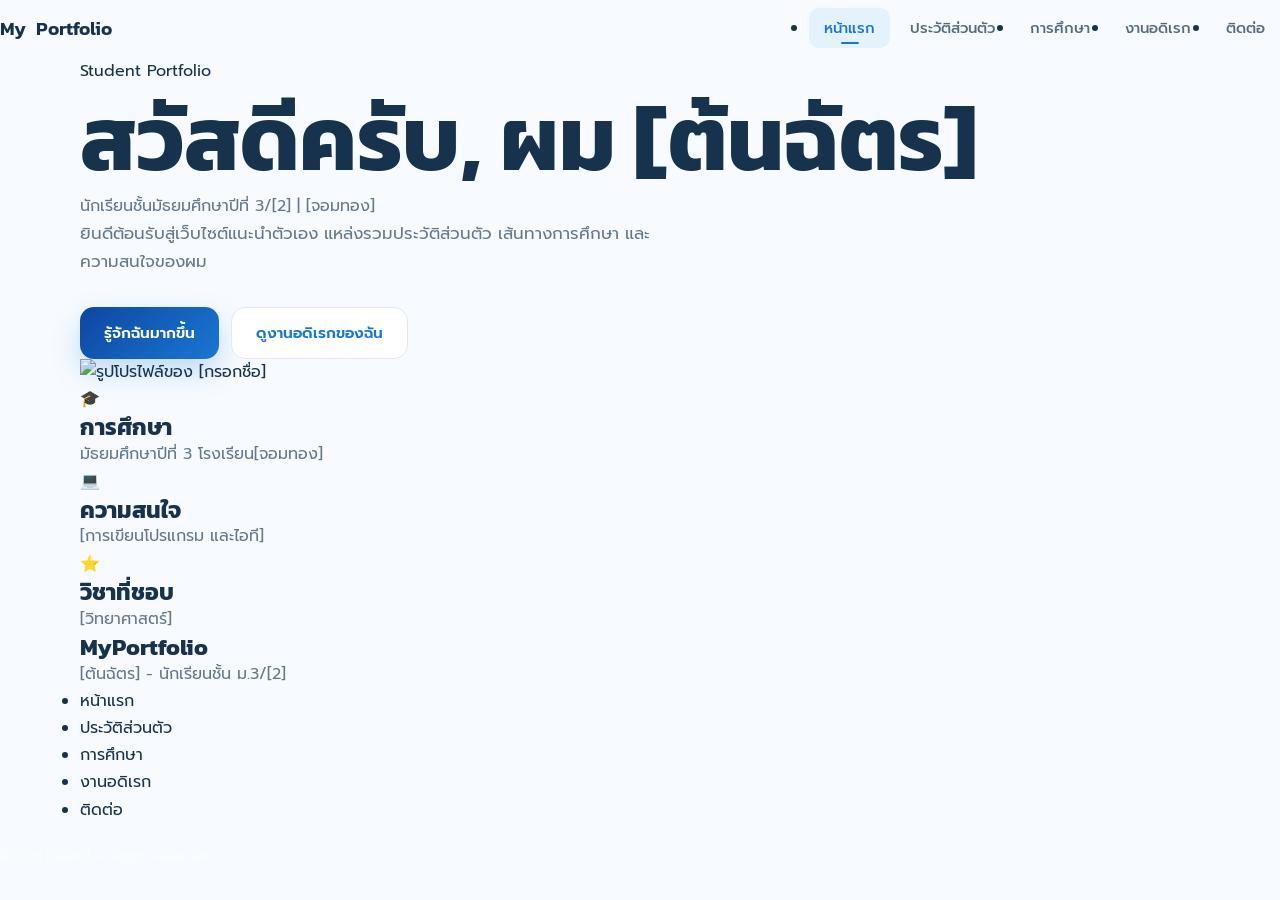
==== commit 22409563: "Update index.html" ====
--- a/index.html
+++ b/index.html
@@ -29,8 +29,8 @@
             <div class="container hero-container">
                 <div class="hero-content">
                     <span class="badge">Student Portfolio</span>
-                    <h1>สวัสดีครับ, ผม <span class="highlight">[กรอกชื่อ]</span></h1>
-                    <p class="hero-subtitle">นักเรียนชั้นมัธยมศึกษาปีที่ 3/[กรอกห้อง] | [กรอกชื่อโรงเรียน]</p>
+                    <h1>สวัสดีครับ, ผม <span class="highlight">[ต้นฉัตร]</span></h1>
+                    <p class="hero-subtitle">นักเรียนชั้นมัธยมศึกษาปีที่ 3/[2] | [จอมทอง]</p>
                     <p class="hero-description">ยินดีต้อนรับสู่เว็บไซต์แนะนำตัวเอง แหล่งรวมประวัติส่วนตัว เส้นทางการศึกษา และความสนใจของผม</p>
                     <div class="hero-buttons">
                         <a href="profile.html" class="btn btn-primary">รู้จักฉันมากขึ้น</a>
@@ -49,17 +49,17 @@
                 <div class="feature-card">
                     <div class="card-icon">🎓</div>
                     <h3>การศึกษา</h3>
-                    <p>มัธยมศึกษาปีที่ 3 โรงเรียน[กรอกชื่อโรงเรียน]</p>
+                    <p>มัธยมศึกษาปีที่ 3 โรงเรียน[จอมทอง]</p>
                 </div>
                 <div class="feature-card">
                     <div class="card-icon">💻</div>
                     <h3>ความสนใจ</h3>
-                    <p>[กรอกความสนใจ เช่น การเขียนโปรแกรม และไอที]</p>
+                    <p>[การเขียนโปรแกรม และไอที]</p>
                 </div>
                 <div class="feature-card">
                     <div class="card-icon">⭐</div>
                     <h3>วิชาที่ชอบ</h3>
-                    <p>[กรอกวิชาที่ชอบ เช่น วิทยาศาสตร์ คอมพิวเตอร์]</p>
+                    <p>[วิทยาศาสตร์]</p>
                 </div>
             </div>
         </section>
@@ -69,7 +69,7 @@
         <div class="container footer-content">
             <div class="footer-info">
                 <h3>My<span>Portfolio</span></h3>
-                <p>[กรอกชื่อ] - นักเรียนชั้น ม.3/[กรอกห้อง]</p>
+                <p>[ต้นฉัตร] - นักเรียนชั้น ม.3/[2]</p>
             </div>
             <ul class="footer-links">
                 <li><a href="index.html">หน้าแรก</a></li>
@@ -80,7 +80,7 @@
             </ul>
         </div>
         <div class="footer-bottom">
-            <p>&copy; 2026 [กรอกชื่อ]. All Rights Reserved.</p>
+            <p>&copy; 2026 [ต้นฉัตร]. All Rights Reserved.</p>
         </div>
     </footer>
 
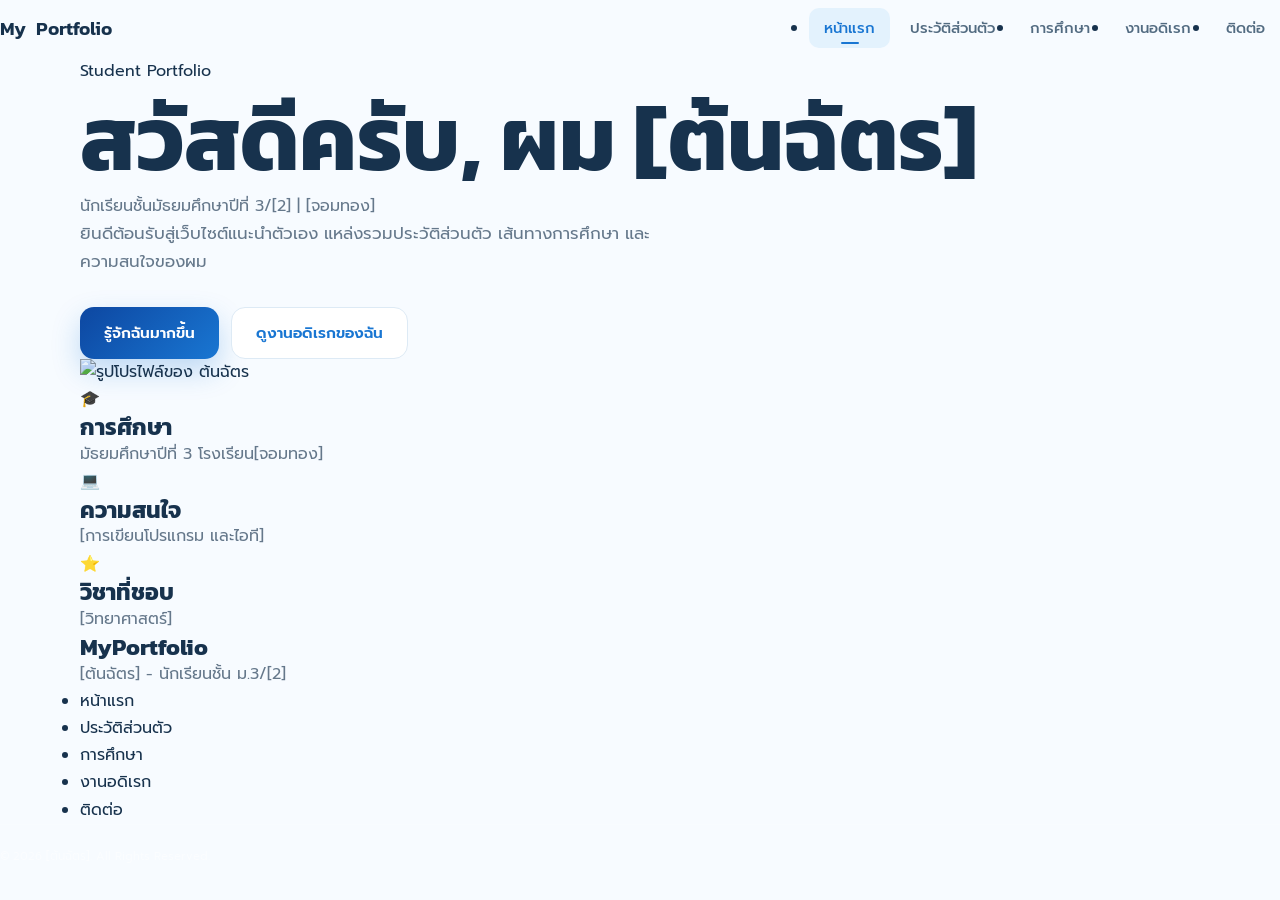
==== commit 5fa64718: "Update index.html" ====
--- a/index.html
+++ b/index.html
@@ -39,7 +39,7 @@
                 </div>
                 <div class="hero-image-wrapper">
                     <div class="image-bg-circle"></div>
-                    <img src="https://placehold.co/400x400/1976D2/FFFFFF?text=Profile+Image" alt="รูปโปรไฟล์ของ [กรอกชื่อ]" class="hero-img">
+                    <img src="images/.gitkeep" alt="รูปโปรไฟล์ของ ต้นฉัตร" class="hero-img">
                 </div>
             </div>
         </section>
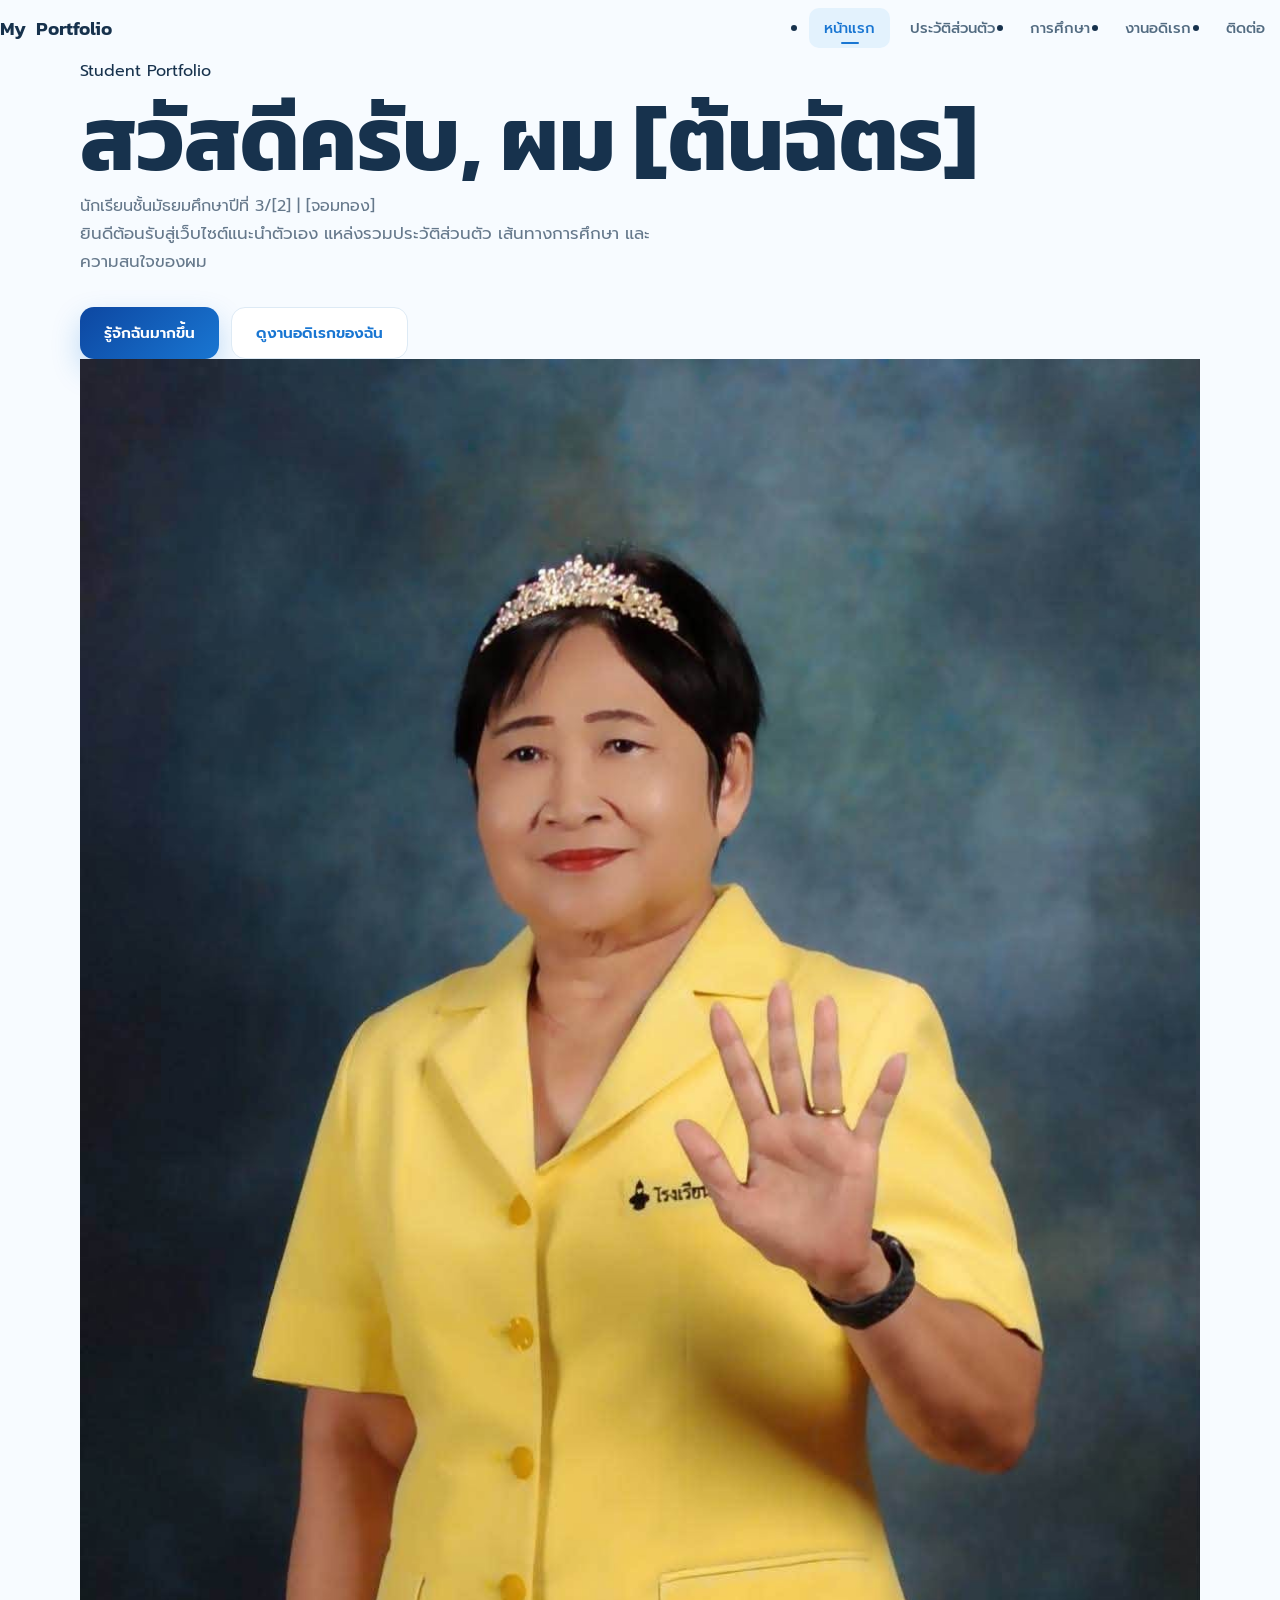
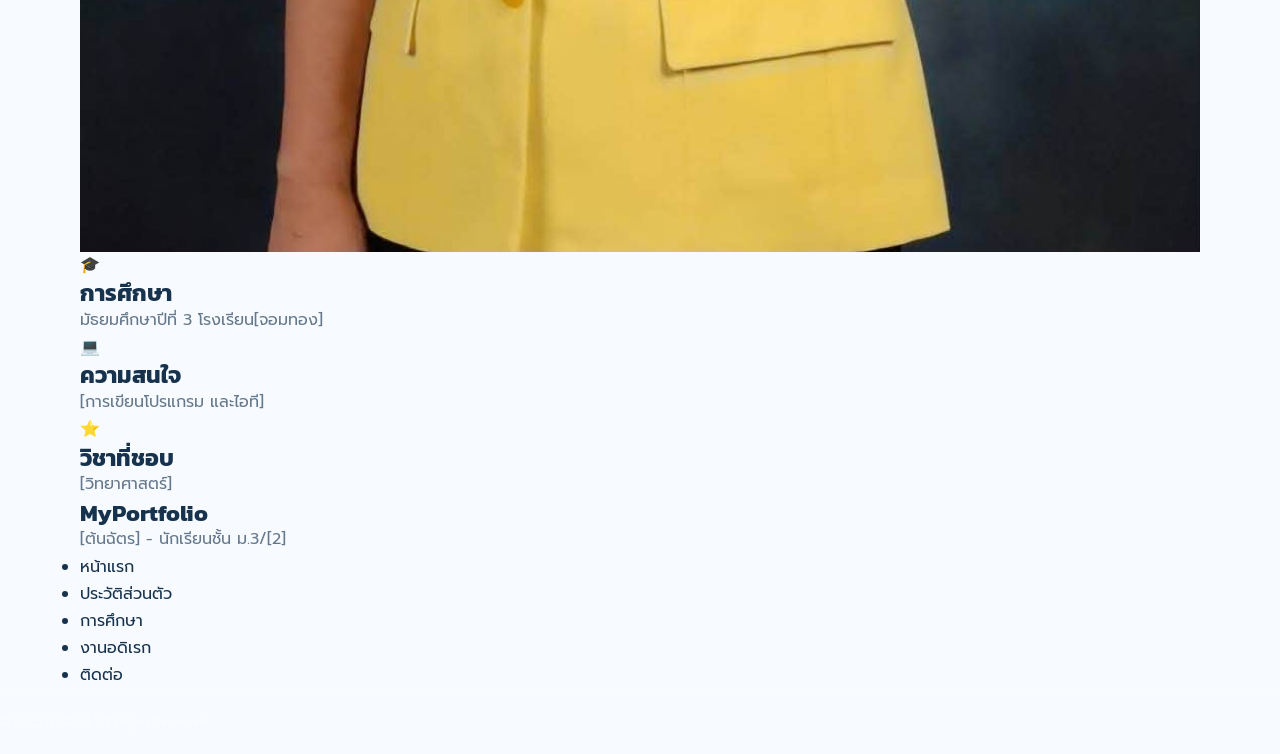
==== commit 15795f01: "Update index.html" ====
--- a/index.html
+++ b/index.html
@@ -39,7 +39,7 @@
                 </div>
                 <div class="hero-image-wrapper">
                     <div class="image-bg-circle"></div>
-                    <img src="images/.gitkeep" alt="รูปโปรไฟล์ของ ต้นฉัตร" class="hero-img">
+                    <img src="images/เดือน.jpg" alt="รูปโปรไฟล์ของ ต้นฉัตร" class="hero-img">
                 </div>
             </div>
         </section>
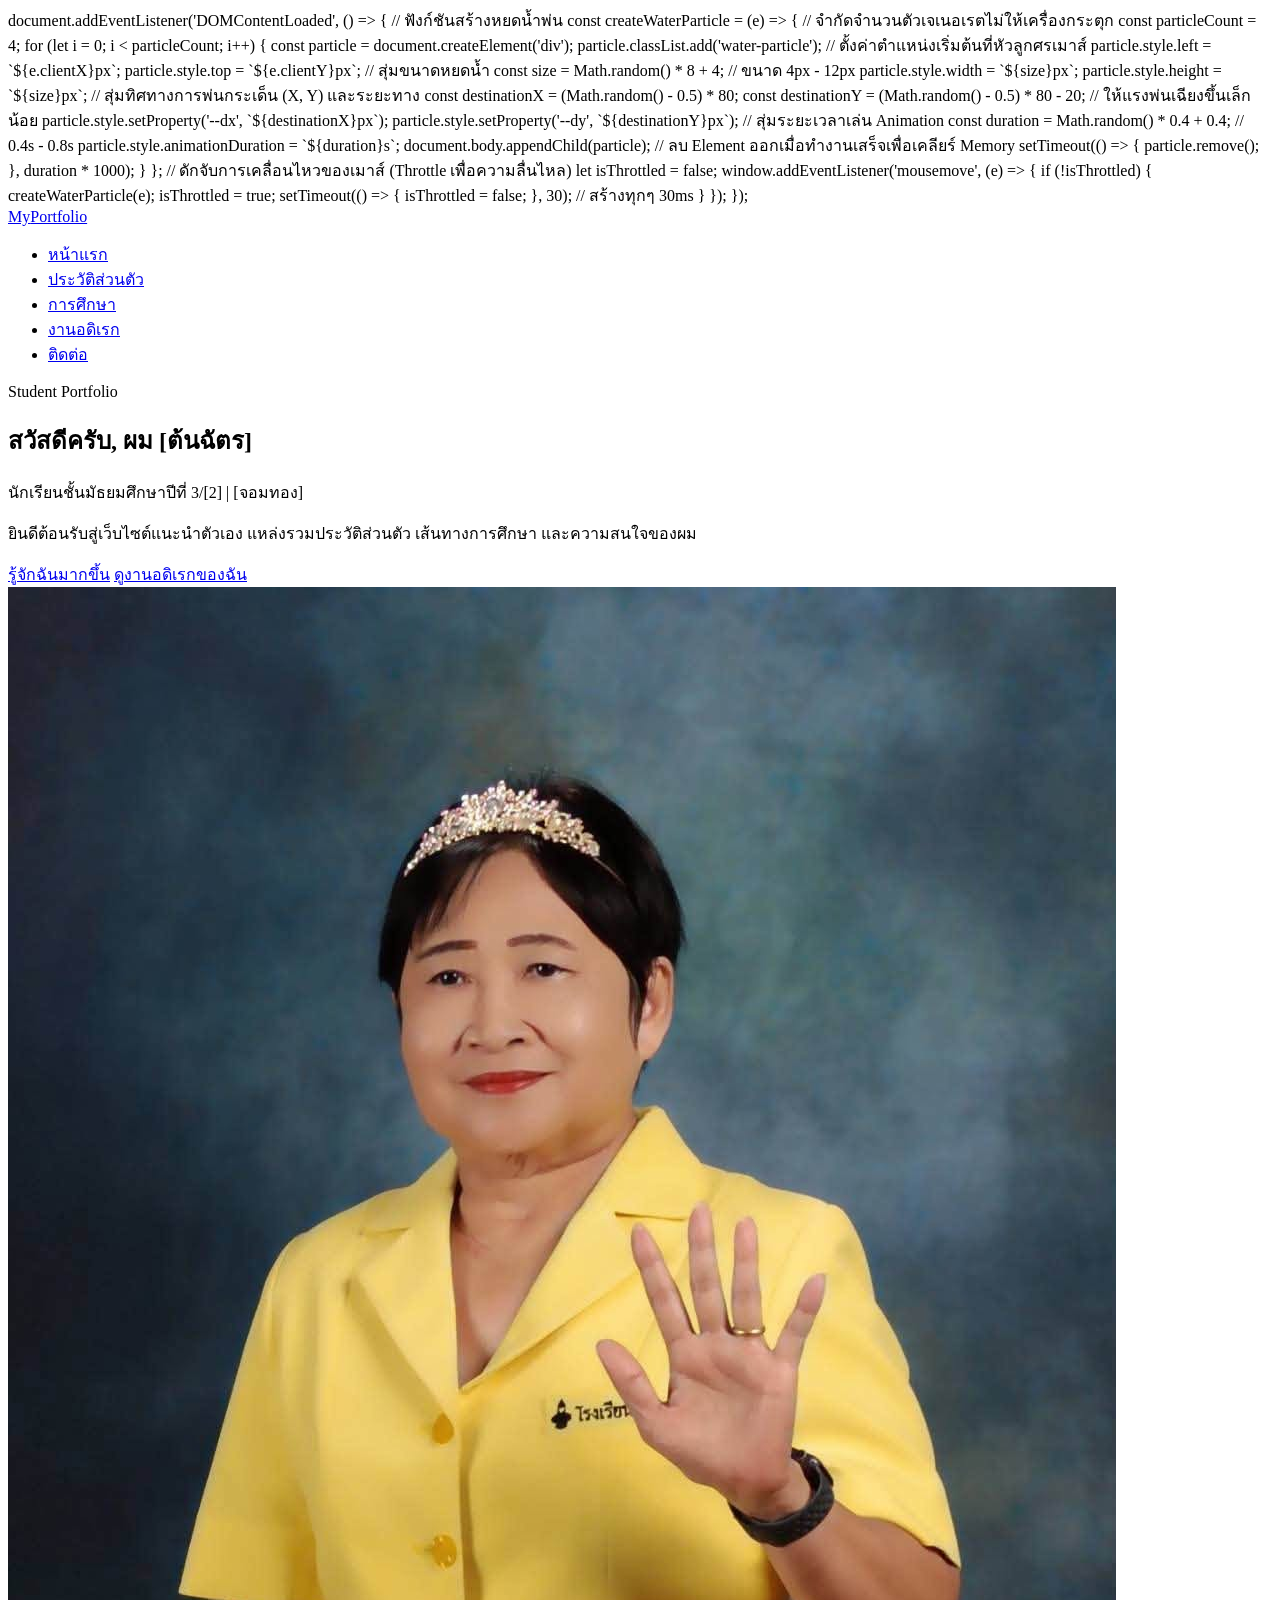
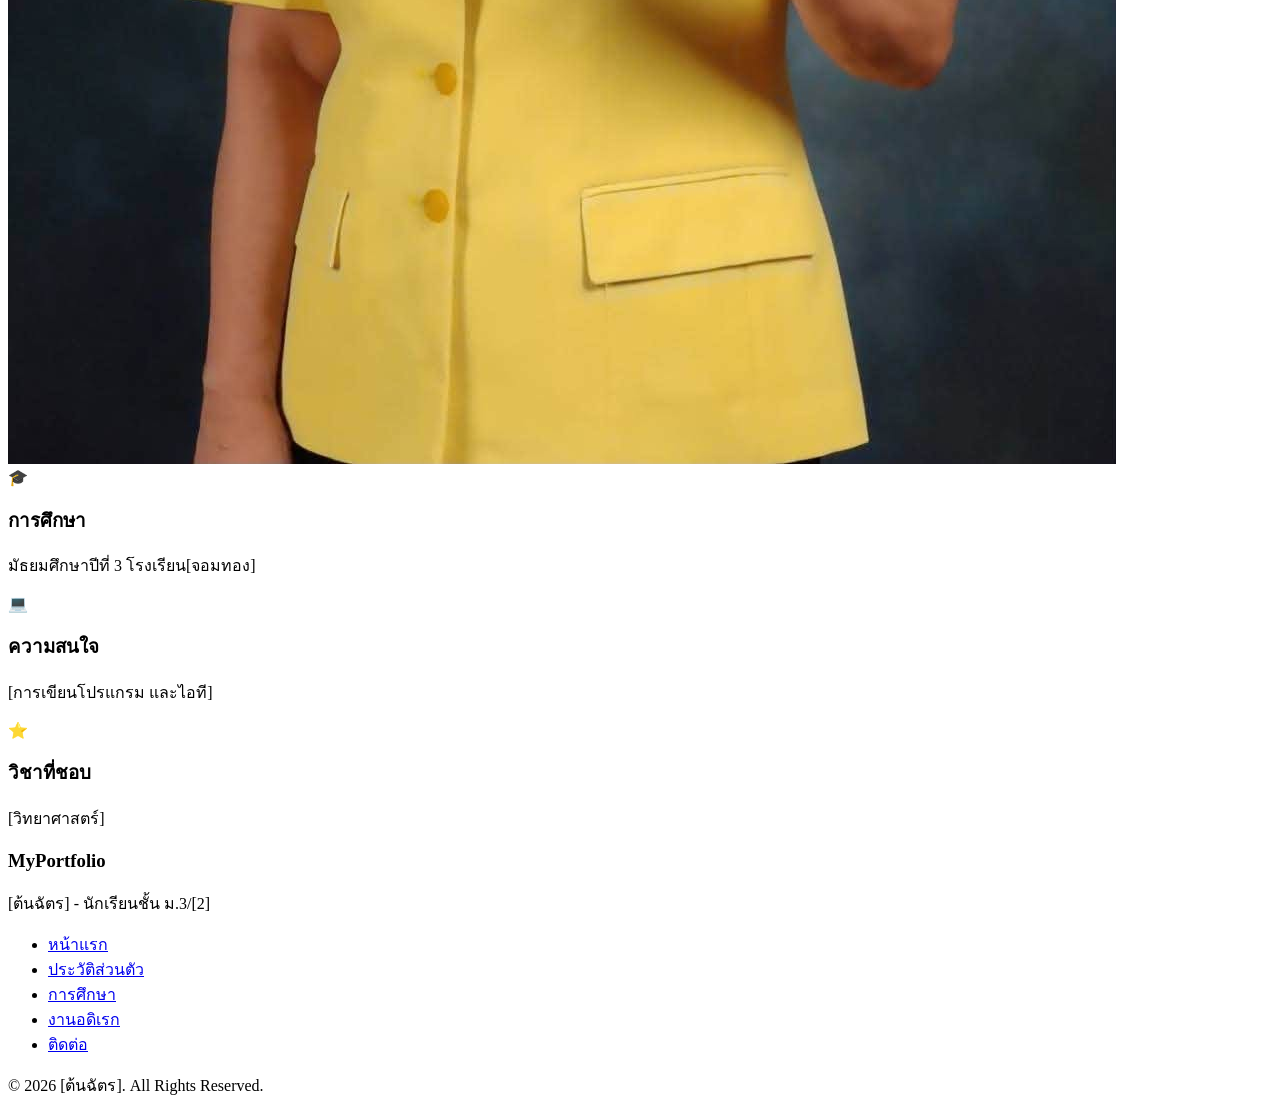
==== commit 962d63c7: "Update index.html" ====
--- a/index.html
+++ b/index.html
@@ -10,7 +10,55 @@
     <link rel="stylesheet" href="style.css">
 </head>
 <body>
+document.addEventListener('DOMContentLoaded', () => {
+    // ฟังก์ชันสร้างหยดน้ำพ่น
+    const createWaterParticle = (e) => {
+        // จำกัดจำนวนตัวเจเนอเรตไม่ให้เครื่องกระตุก
+        const particleCount = 4; 
 
+        for (let i = 0; i < particleCount; i++) {
+            const particle = document.createElement('div');
+            particle.classList.add('water-particle');
+            
+            // ตั้งค่าตำแหน่งเริ่มต้นที่หัวลูกศรเมาส์
+            particle.style.left = `${e.clientX}px`;
+            particle.style.top = `${e.clientY}px`;
+
+            // สุ่มขนาดหยดน้ำ
+            const size = Math.random() * 8 + 4; // ขนาด 4px - 12px
+            particle.style.width = `${size}px`;
+            particle.style.height = `${size}px`;
+
+            // สุ่มทิศทางการพ่นกระเด็น (X, Y) และระยะทาง
+            const destinationX = (Math.random() - 0.5) * 80; 
+            const destinationY = (Math.random() - 0.5) * 80 - 20; // ให้แรงพ่นเฉียงขึ้นเล็กน้อย
+
+            particle.style.setProperty('--dx', `${destinationX}px`);
+            particle.style.setProperty('--dy', `${destinationY}px`);
+
+            // สุ่มระยะเวลาเล่น Animation
+            const duration = Math.random() * 0.4 + 0.4; // 0.4s - 0.8s
+            particle.style.animationDuration = `${duration}s`;
+
+            document.body.appendChild(particle);
+
+            // ลบ Element ออกเมื่อทำงานเสร็จเพื่อเคลียร์ Memory
+            setTimeout(() => {
+                particle.remove();
+            }, duration * 1000);
+        }
+    };
+
+    // ดักจับการเคลื่อนไหวของเมาส์ (Throttle เพื่อความลื่นไหล)
+    let isThrottled = false;
+    window.addEventListener('mousemove', (e) => {
+        if (!isThrottled) {
+            createWaterParticle(e);
+            isThrottled = true;
+            setTimeout(() => { isThrottled = false; }, 30); // สร้างทุกๆ 30ms
+        }
+    });
+});
     <header class="navbar-container">
         <nav class="navbar">
             <a href="index.html" class="logo">My<span>Portfolio</span></a>
--- a/style.css
+++ b/style.css
@@ -1,2104 +1,49 @@
-/* =========================================
-   MODERN STUDENT PORTFOLIO
-   HTML5 + CSS3
-   ========================================= */
+document.addEventListener('DOMContentLoaded', () => {
+    // ฟังก์ชันสร้างหยดน้ำพ่น
+    const createWaterParticle = (e) => {
+        // จำกัดจำนวนตัวเจเนอเรตไม่ให้เครื่องกระตุก
+        const particleCount = 4; 
 
-/* ---------- Google Font ---------- */
+        for (let i = 0; i < particleCount; i++) {
+            const particle = document.createElement('div');
+            particle.classList.add('water-particle');
+            
+            // ตั้งค่าตำแหน่งเริ่มต้นที่หัวลูกศรเมาส์
+            particle.style.left = `${e.clientX}px`;
+            particle.style.top = `${e.clientY}px`;
 
-@import url('https://fonts.googleapis.com/css2?family=Kanit:wght@300;400;500;600;700&family=Prompt:wght@300;400;500;600;700&display=swap');
+            // สุ่มขนาดหยดน้ำ
+            const size = Math.random() * 8 + 4; // ขนาด 4px - 12px
+            particle.style.width = `${size}px`;
+            particle.style.height = `${size}px`;
 
+            // สุ่มทิศทางการพ่นกระเด็น (X, Y) และระยะทาง
+            const destinationX = (Math.random() - 0.5) * 80; 
+            const destinationY = (Math.random() - 0.5) * 80 - 20; // ให้แรงพ่นเฉียงขึ้นเล็กน้อย
 
-/* ---------- Variables ---------- */
+            particle.style.setProperty('--dx', `${destinationX}px`);
+            particle.style.setProperty('--dy', `${destinationY}px`);
 
-:root {
-    --blue-dark: #0D47A1;
-    --blue: #1976D2;
-    --blue-light: #42A5F5;
-    --blue-soft: #90CAF9;
-    --blue-pale: #E3F2FD;
+            // สุ่มระยะเวลาเล่น Animation
+            const duration = Math.random() * 0.4 + 0.4; // 0.4s - 0.8s
+            particle.style.animationDuration = `${duration}s`;
 
-    --white: #FFFFFF;
-    --text: #17324D;
-    --text-light: #65788B;
-    --background: #F7FBFF;
-    --border: #DDEAF5;
+            document.body.appendChild(particle);
 
-    --shadow-sm: 0 8px 24px rgba(13, 71, 161, 0.08);
-    --shadow-md: 0 18px 45px rgba(13, 71, 161, 0.13);
-    --shadow-lg: 0 28px 70px rgba(13, 71, 161, 0.18);
+            // ลบ Element ออกเมื่อทำงานเสร็จเพื่อเคลียร์ Memory
+            setTimeout(() => {
+                particle.remove();
+            }, duration * 1000);
+        }
+    };
 
-    --radius-sm: 12px;
-    --radius-md: 20px;
-    --radius-lg: 32px;
-
-    --transition: 0.3s ease;
-}
-
-
-/* ---------- Reset ---------- */
-
-* {
-    margin: 0;
-    padding: 0;
-    box-sizing: border-box;
-}
-
-html {
-    scroll-behavior: smooth;
-}
-
-body {
-    font-family: "Prompt", sans-serif;
-    color: var(--text);
-    background: var(--background);
-    line-height: 1.7;
-    overflow-x: hidden;
-}
-
-img {
-    display: block;
-    width: 100%;
-    max-width: 100%;
-}
-
-a {
-    color: inherit;
-    text-decoration: none;
-}
-
-button,
-a {
-    -webkit-tap-highlight-color: transparent;
-}
-
-::selection {
-    color: white;
-    background: var(--blue);
-}
-
-
-/* ---------- Typography ---------- */
-
-h1,
-h2,
-h3,
-h4 {
-    font-family: "Kanit", sans-serif;
-    line-height: 1.2;
-}
-
-h1 {
-    font-size: clamp(3rem, 7vw, 6rem);
-}
-
-h2 {
-    font-size: clamp(2rem, 4vw, 3.3rem);
-}
-
-h3 {
-    font-size: 1.45rem;
-}
-
-p {
-    color: var(--text-light);
-}
-
-
-/* ---------- Global ---------- */
-
-.container {
-    width: min(1120px, calc(100% - 40px));
-    margin-inline: auto;
-}
-
-.section {
-    padding: 110px 0;
-}
-
-.soft-section {
-    background: #EDF7FF;
-}
-
-.section-heading {
-    margin-bottom: 55px;
-}
-
-.section-heading.centered {
-    text-align: center;
-    max-width: 700px;
-    margin-inline: auto;
-    margin-bottom: 55px;
-}
-
-.section-heading h2 {
-    margin: 10px 0 15px;
-}
-
-.section-heading p {
-    max-width: 600px;
-}
-
-.section-heading.centered p {
-    margin-inline: auto;
-}
-
-.section-label {
-    display: inline-block;
-    color: var(--blue);
-    font-size: 0.76rem;
-    font-weight: 700;
-    letter-spacing: 0.14em;
-}
-
-.section-label.light {
-    color: var(--blue-soft);
-}
-
-
-/* ---------- Header / Navigation ---------- */
-
-.site-header {
-    position: sticky;
-    top: 0;
-    z-index: 1000;
-    padding: 14px 0;
-    background: rgba(255, 255, 255, 0.86);
-    backdrop-filter: blur(18px);
-    -webkit-backdrop-filter: blur(18px);
-    border-bottom: 1px solid rgba(221, 234, 245, 0.7);
-}
-
-.navbar {
-    display: flex;
-    align-items: center;
-    justify-content: space-between;
-    min-height: 58px;
-}
-
-.logo {
-    display: inline-flex;
-    align-items: center;
-    gap: 10px;
-    font-family: "Kanit", sans-serif;
-    font-size: 1.2rem;
-    font-weight: 600;
-    white-space: nowrap;
-}
-
-.logo > span:last-child > span {
-    color: var(--blue);
-}
-
-.logo-mark {
-    display: grid;
-    width: 38px;
-    height: 38px;
-    place-items: center;
-    color: white;
-    background: linear-gradient(
-        135deg,
-        var(--blue-dark),
-        var(--blue-light)
-    );
-    border-radius: 11px;
-    box-shadow: 0 8px 20px rgba(25, 118, 210, 0.25);
-}
-
-.nav-links {
-    display: flex;
-    align-items: center;
-    gap: 5px;
-}
-
-.nav-links a {
-    position: relative;
-    padding: 9px 15px;
-    color: #526B81;
-    font-size: 0.92rem;
-    font-weight: 500;
-    border-radius: 10px;
-    transition: var(--transition);
-}
-
-.nav-links a::after {
-    content: "";
-    position: absolute;
-    left: 50%;
-    bottom: 4px;
-    width: 0;
-    height: 2px;
-    background: var(--blue);
-    border-radius: 5px;
-    transform: translateX(-50%);
-    transition: var(--transition);
-}
-
-.nav-links a:hover,
-.nav-links a.active {
-    color: var(--blue);
-    background: var(--blue-pale);
-}
-
-.nav-links a.active::after {
-    width: 18px;
-}
-
-
-/* ---------- Buttons ---------- */
-
-.btn {
-    display: inline-flex;
-    align-items: center;
-    justify-content: center;
-    gap: 12px;
-    min-height: 52px;
-    padding: 0 24px;
-    border-radius: 14px;
-    font-size: 0.95rem;
-    font-weight: 600;
-    transition: var(--transition);
-}
-
-.btn-primary {
-    color: white;
-    background: linear-gradient(
-        135deg,
-        var(--blue-dark),
-        var(--blue)
-    );
-    box-shadow: 0 12px 28px rgba(25, 118, 210, 0.25);
-}
-
-.btn-primary:hover {
-    transform: translateY(-3px);
-    box-shadow: 0 17px 34px rgba(25, 118, 210, 0.34);
-}
-
-.btn-outline {
-    color: var(--blue);
-    background: white;
-    border: 1px solid var(--border);
-}
-
-.btn-outline:hover {
-    color: white;
-    background: var(--blue);
-    border-color: var(--blue);
-    transform: translateY(-3px);
-}
-
-.btn-white {
-    color: var(--blue-dark);
-    background: white;
-}
-
-.btn-white:hover {
-    color: white;
-    background: var(--blue-dark);
-    transform: translateY(-3px);
-}
-
-
-/* ---------- Hero ---------- */
-
-.hero {
-    position: relative;
-    min-height: calc(100vh - 86px);
-    display: flex;
-    align-items: center;
-    overflow: hidden;
-    background:
-        radial-gradient(
-            circle at 10% 10%,
-            rgba(144, 202, 249, 0.25),
-            transparent 28%
-        ),
-        linear-gradient(
-            135deg,
-            #F8FCFF 0%,
-            #EAF6FF 100%
-        );
-}
-
-.hero::after {
-    content: "";
-    position: absolute;
-    right: -180px;
-    bottom: -220px;
-    width: 600px;
-    height: 600px;
-    background: rgba(66, 165, 245, 0.08);
-    border-radius: 50%;
-}
-
-.hero-grid {
-    position: relative;
-    z-index: 2;
-    display: grid;
-    grid-template-columns: 1.02fr 0.98fr;
-    align-items: center;
-    gap: 60px;
-    padding: 90px 0;
-}
-
-.eyebrow {
-    display: inline-flex;
-    align-items: center;
-    gap: 8px;
-    margin-bottom: 18px;
-    color: var(--blue);
-    font-size: 0.76rem;
-    font-weight: 700;
-    letter-spacing: 0.15em;
-}
-
-.eyebrow-dot {
-    width: 8px;
-    height: 8px;
-    background: var(--blue-light);
-    border-radius: 50%;
-    box-shadow: 0 0 0 5px rgba(66, 165, 245, 0.14);
-}
-
-.hero-small-text {
-    margin-bottom: 4px;
-    color: var(--text-light);
-}
-
-.hero h1 {
-    margin-bottom: 25px;
-    color: var(--blue-dark);
-}
-
-.hero h1 strong {
-    color: var(--blue-light);
-    font-size: 0.54em;
-    font-weight: 500;
-}
-
-.hero-description {
-    max-width: 580px;
-    margin-bottom: 30px;
-    font-size: 1.05rem;
-}
-
-.hero-buttons {
-    display: flex;
-    flex-wrap: wrap;
-    gap: 12px;
-}
-
-.hero-stats {
-    display: flex;
-    gap: 35px;
-    margin-top: 45px;
-}
-
-.hero-stats div {
-    display: flex;
-    flex-direction: column;
-}
-
-.hero-stats strong {
-    color: var(--blue-dark);
-    font-family: "Kanit", sans-serif;
-    font-size: 1.25rem;
-}
-
-.hero-stats span {
-    color: var(--text-light);
-    font-size: 0.76rem;
-}
-
-.hero-visual {
-    position: relative;
-    min-height: 600px;
-    display: flex;
-    align-items: center;
-    justify-content: center;
-}
-
-.profile-frame {
-    position: relative;
-    z-index: 2;
-    width: min(390px, 80%);
-    aspect-ratio: 4 / 5;
-    padding: 10px;
-    overflow: hidden;
-    background: white;
-    border: 1px solid rgba(255, 255, 255, 0.8);
-    border-radius: 45% 45% 25% 25%;
-    box-shadow: var(--shadow-lg);
-    transform: rotate(2deg);
-    transition: var(--transition);
-}
-
-.profile-frame:hover {
-    transform: rotate(0deg) scale(1.02);
-}
-
-.profile-frame img {
-    width: 100%;
-    height: 100%;
-    object-fit: cover;
-    border-radius: 40% 40% 20% 20%;
-}
-
-.image-decoration {
-    position: absolute;
-    z-index: 1;
-    width: 400px;
-    height: 400px;
-    border-radius: 50%;
-    background: linear-gradient(
-        135deg,
-        rgba(144, 202, 249, 0.8),
-        rgba(25, 118, 210, 0.16)
-    );
-}
-
-.image-decoration::before {
-    content: "";
-    position: absolute;
-    inset: 30px;
-    border: 1px dashed rgba(25, 118, 210, 0.3);
-    border-radius: 50%;
-}
-
-.floating-card {
-    position: absolute;
-    z-index: 4;
-    display: flex;
-    align-items: center;
-    gap: 10px;
-    padding: 14px 17px;
-    background: rgba(255, 255, 255, 0.92);
-    border: 1px solid rgba(255, 255, 255, 0.8);
-    border-radius: 16px;
-    box-shadow: var(--shadow-md);
-    backdrop-filter: blur(10px);
-}
-
-.floating-card strong,
-.floating-card small {
-    display: block;
-}
-
-.floating-card strong {
-    font-family: "Kanit", sans-serif;
-}
-
-.floating-card small {
-    color: var(--text-light);
-    font-size: 0.68rem;
-}
-
-.floating-icon {
-    display: grid;
-    width: 38px;
-    height: 38px;
-    place-items: center;
-    background: #FFF8DF;
-    border-radius: 11px;
-}
-
-.floating-icon.blue {
-    background: var(--blue-pale);
-}
-
-.card-top {
-    top: 105px;
-    right: 0;
-}
-
-.card-bottom {
-    bottom: 100px;
-    left: 0;
-}
-
-.hero-decoration {
-    position: absolute;
-    border: 1px solid rgba(25, 118, 210, 0.1);
-    border-radius: 50%;
-}
-
-.circle-one {
-    width: 90px;
-    height: 90px;
-    top: 15%;
-    left: 4%;
-}
-
-.circle-two {
-    width: 150px;
-    height: 150px;
-    right: 5%;
-    top: 10%;
-}
-
-
-/* ---------- Introduction ---------- */
-
-.intro-grid {
-    display: grid;
-    grid-template-columns: 1.2fr 1fr 1fr;
-    gap: 20px;
-}
-
-.intro-card {
-    position: relative;
-    min-height: 310px;
-    padding: 35px;
-    overflow: hidden;
-    background: white;
-    border: 1px solid var(--border);
-    border-radius: var(--radius-md);
-    box-shadow: var(--shadow-sm);
-    transition: var(--transition);
-}
-
-.intro-card:hover {
-    transform: translateY(-8px);
-    box-shadow: var(--shadow-md);
-    border-color: #B9DCF7;
-}
-
-.intro-main {
-    background: linear-gradient(
-        145deg,
-        var(--blue-dark),
-        var(--blue)
-    );
-}
-
-.intro-main h3,
-.intro-main p {
-    color: white;
-}
-
-.intro-main p {
-    color: rgba(255, 255, 255, 0.78);
-}
-
-.card-number {
-    position: absolute;
-    top: 25px;
-    right: 28px;
-    color: rgba(25, 118, 210, 0.16);
-    font-family: "Kanit", sans-serif;
-    font-size: 2.8rem;
-    font-weight: 700;
-}
-
-.intro-main .card-number {
-    color: rgba(255, 255, 255, 0.12);
-}
-
-.big-icon {
-    display: block;
-    margin-bottom: 28px;
-    font-size: 2.5rem;
-}
-
-.intro-card h3 {
-    margin-bottom: 10px;
-}
-
-.intro-card p {
-    margin-bottom: 25px;
-}
-
-.text-link {
-    color: var(--blue);
-    font-size: 0.88rem;
-    font-weight: 600;
-}
-
-.intro-main .text-link {
-    color: white;
-}
-
-
-/* ---------- CTA ---------- */
-
-.cta-section {
-    padding: 40px 0 100px;
-}
-
-.cta-box {
-    position: relative;
-    display: flex;
-    align-items: center;
-    justify-content: space-between;
-    gap: 30px;
-    padding: 55px 60px;
-    overflow: hidden;
-    color: white;
-    background:
-        radial-gradient(
-            circle at 90% 10%,
-            rgba(144, 202, 249, 0.3),
-            transparent 25%
-        ),
-        linear-gradient(
-            120deg,
-            var(--blue-dark),
-            var(--blue)
-        );
-    border-radius: var(--radius-lg);
-    box-shadow: var(--shadow-lg);
-}
-
-.cta-box::after {
-    content: "";
-    position: absolute;
-    right: -80px;
-    bottom: -180px;
-    width: 350px;
-    height: 350px;
-    border: 1px solid rgba(255, 255, 255, 0.15);
-    border-radius: 50%;
-}
-
-.cta-box h2 {
-    margin: 8px 0;
-    color: white;
-}
-
-.cta-box p {
-    color: rgba(255, 255, 255, 0.72);
-}
-
-
-/* ---------- Page Hero ---------- */
-
-.page-hero {
-    position: relative;
-    display: flex;
-    align-items: center;
-    min-height: 370px;
-    overflow: hidden;
-    background:
-        radial-gradient(
-            circle at 80% 20%,
-            rgba(144, 202, 249, 0.32),
-            transparent 28%
-        ),
-        linear-gradient(
-            135deg,
-            #E9F6FF,
-            #F8FCFF
-        );
-}
-
-.page-hero::after {
-    content: "";
-    position: absolute;
-    right: 7%;
-    bottom: -130px;
-    width: 310px;
-    height: 310px;
-    border: 1px solid rgba(25, 118, 210, 0.12);
-    border-radius: 50%;
-}
-
-.page-hero-content {
-    position: relative;
-    z-index: 2;
-}
-
-.page-hero h1 {
-    margin: 8px 0 15px;
-    color: var(--blue-dark);
-    font-size: clamp(2.8rem, 6vw, 5rem);
-}
-
-.page-hero p {
-    max-width: 580px;
-    font-size: 1.05rem;
-}
-
-
-/* ---------- Profile ---------- */
-
-.profile-layout {
-    display: grid;
-    grid-template-columns: 0.8fr 1.2fr;
-    gap: 80px;
-    align-items: center;
-}
-
-.profile-photo-wrap {
-    position: relative;
-    max-width: 430px;
-    margin: auto;
-}
-
-.profile-photo-bg {
-    position: absolute;
-    inset: 25px -20px -20px 20px;
-    background: var(--blue-pale);
-    border-radius: 35px;
-    transform: rotate(-5deg);
-}
-
-.profile-photo {
-    position: relative;
-    z-index: 2;
-    overflow: hidden;
-    border: 9px solid white;
-    border-radius: 35px;
-    box-shadow: var(--shadow-md);
-}
-
-.profile-photo img {
-    aspect-ratio: 4 / 5;
-    object-fit: cover;
-    transition: transform 0.6s ease;
-}
-
-.profile-photo:hover img {
-    transform: scale(1.04);
-}
-
-.photo-badge {
-    position: absolute;
-    z-index: 3;
-    right: -25px;
-    bottom: 30px;
-    display: flex;
-    align-items: center;
-    gap: 10px;
-    padding: 14px 17px;
-    background: white;
-    border-radius: 16px;
-    box-shadow: var(--shadow-md);
-}
-
-.photo-badge > span {
-    display: grid;
-    width: 38px;
-    height: 38px;
-    place-items: center;
-    background: var(--blue-pale);
-    border-radius: 11px;
-}
-
-.photo-badge strong,
-.photo-badge small {
-    display: block;
-}
-
-.photo-badge strong {
-    font-family: "Kanit", sans-serif;
-}
-
-.photo-badge small {
-    color: var(--text-light);
-    font-size: 0.7rem;
-}
-
-.profile-info h2 {
-    margin: 12px 0 18px;
-    color: var(--blue-dark);
-    font-size: clamp(2.3rem, 4vw, 3.5rem);
-}
-
-.profile-info h2 span {
-    color: var(--blue-light);
-    font-size: 0.5em;
-    font-weight: 500;
-}
-
-.lead {
-    max-width: 650px;
-    margin-bottom: 30px;
-    font-size: 1.03rem;
-}
-
-.info-grid {
-    display: grid;
-    grid-template-columns: 1fr 1fr;
-    gap: 12px;
-}
-
-.info-item {
-    display: flex;
-    align-items: center;
-    gap: 12px;
-    padding: 14px;
-    background: white;
-    border: 1px solid var(--border);
-    border-radius: 15px;
-    transition: var(--transition);
-}
-
-.info-item:hover {
-    border-color: var(--blue-soft);
-    transform: translateY(-3px);
-    box-shadow: var(--shadow-sm);
-}
-
-.info-icon {
-    display: grid;
-    width: 38px;
-    height: 38px;
-    flex: 0 0 38px;
-    place-items: center;
-    background: var(--blue-pale);
-    border-radius: 10px;
-}
-
-.info-item small,
-.info-item strong {
-    display: block;
-}
-
-.info-item small {
-    color: var(--text-light);
-    font-size: 0.68rem;
-}
-
-.info-item strong {
-    font-size: 0.86rem;
-}
-
-.about-grid {
-    display: grid;
-    grid-template-columns: 0.85fr 1.15fr;
-    gap: 80px;
-    align-items: start;
-}
-
-.about-grid h2 {
-    margin-top: 10px;
-    color: var(--blue-dark);
-}
-
-.about-text {
-    padding-top: 10px;
-}
-
-.about-text p {
-    margin-bottom: 20px;
-    font-size: 1.02rem;
-}
-
-.about-text strong {
-    color: var(--blue);
-}
-
-.highlight-grid {
-    display: grid;
-    grid-template-columns: repeat(3, 1fr);
-    gap: 20px;
-}
-
-.highlight-card {
-    padding: 35px;
-    background: white;
-    border: 1px solid var(--border);
-    border-radius: var(--radius-md);
-    box-shadow: var(--shadow-sm);
-    transition: var(--transition);
-}
-
-.highlight-card:hover {
-    transform: translateY(-7px);
-    box-shadow: var(--shadow-md);
-}
-
-.highlight-card.featured {
-    color: white;
-    background: linear-gradient(
-        145deg,
-        var(--blue-dark),
-        var(--blue)
-    );
-    transform: translateY(-15px);
-}
-
-.highlight-card.featured:hover {
-    transform: translateY(-22px);
-}
-
-.highlight-card > span {
-    display: block;
-    margin-bottom: 22px;
-    font-size: 2.2rem;
-}
-
-.highlight-card h3 {
-    margin-bottom: 8px;
-}
-
-.highlight-card.featured h3,
-.highlight-card.featured p {
-    color: white;
-}
-
-.highlight-card.featured p {
-    color: rgba(255, 255, 255, 0.75);
-}
-
-
-/* ---------- Education Timeline ---------- */
-
-.timeline {
-    position: relative;
-    max-width: 850px;
-    margin: auto;
-}
-
-.timeline::before {
-    content: "";
-    position: absolute;
-    top: 0;
-    bottom: 0;
-    left: 27px;
-    width: 2px;
-    background: linear-gradient(
-        var(--blue-soft),
-        var(--blue)
-    );
-}
-
-.timeline-item {
-    position: relative;
-    display: grid;
-    grid-template-columns: 55px 1fr;
-    gap: 25px;
-    padding-bottom: 50px;
-}
-
-.timeline-item:last-child {
-    padding-bottom: 0;
-}
-
-.timeline-marker {
-    position: relative;
-    z-index: 2;
-    display: grid;
-    width: 55px;
-    height: 55px;
-    place-items: center;
-    color: var(--blue);
-    background: white;
-    border: 2px solid var(--blue-soft);
-    border-radius: 50%;
-    box-shadow: 0 5px 15px rgba(25, 118, 210, 0.12);
-}
-
-.timeline-item.current .timeline-marker {
-    color: white;
-    background: var(--blue);
-    border-color: var(--blue);
-    box-shadow: 0 8px 25px rgba(25, 118, 210, 0.28);
-}
-
-.timeline-marker span {
-    font-family: "Kanit", sans-serif;
-    font-weight: 600;
-}
-
-.timeline-content {
-    padding: 25px 30px;
-    background: white;
-    border: 1px solid var(--border);
-    border-radius: var(--radius-md);
-    box-shadow: var(--shadow-sm);
-    transition: var(--transition);
-}
-
-.timeline-content:hover {
-    transform: translateX(6px);
-    box-shadow: var(--shadow-md);
-}
-
-.timeline-year {
-    display: inline-block;
-    margin-bottom: 6px;
-    color: var(--blue);
-    font-size: 0.78rem;
-    font-weight: 600;
-}
-
-.timeline-content h3 {
-    margin-bottom: 8px;
-}
-
-.timeline-content p {
-    margin-bottom: 15px;
-}
-
-.timeline-tags {
-    display: flex;
-    flex-wrap: wrap;
-    gap: 7px;
-}
-
-.timeline-tags span {
-    padding: 4px 10px;
-    color: var(--blue);
-    background: var(--blue-pale);
-    border-radius: 50px;
-    font-size: 0.7rem;
-}
-
-.timeline-tags .current-tag {
-    color: white;
-    background: var(--blue);
-}
-
-
-/* ---------- Education Table ---------- */
-
-.table-wrapper {
-    overflow-x: auto;
-    background: white;
-    border: 1px solid var(--border);
-    border-radius: var(--radius-md);
-    box-shadow: var(--shadow-sm);
-}
-
-.education-table {
-    width: 100%;
-    min-width: 650px;
-    border-collapse: collapse;
-}
-
-.education-table th,
-.education-table td {
-    padding: 20px 24px;
-    text-align: left;
-    border-bottom: 1px solid var(--border);
-}
-
-.education-table th {
-    color: white;
-    background: var(--blue-dark);
-    font-size: 0.82rem;
-    font-weight: 500;
-}
-
-.education-table tbody tr:last-child td {
-    border-bottom: 0;
-}
-
-.education-table tbody tr {
-    transition: var(--transition);
-}
-
-.education-table tbody tr:hover {
-    background: #F5FAFF;
-}
-
-.education-table td {
-    color: var(--text-light);
-    font-size: 0.88rem;
-}
-
-.education-table td strong {
-    color: var(--text);
-}
-
-.status {
-    display: inline-block;
-    padding: 5px 11px;
-    border-radius: 50px;
-    font-size: 0.7rem;
-}
-
-.status.completed {
-    color: #27704A;
-    background: #E5F7ED;
-}
-
-.status.current-status {
-    color: var(--blue);
-    background: var(--blue-pale);
-}
-
-
-/* ---------- Study Highlight ---------- */
-
-.study-highlight {
-    position: relative;
-    display: flex;
-    align-items: center;
-    min-height: 330px;
-    padding: 60px;
-    overflow: hidden;
-    color: white;
-    background:
-        radial-gradient(
-            circle at 85% 15%,
-            rgba(144, 202, 249, 0.3),
-            transparent 25%
-        ),
-        linear-gradient(
-            135deg,
-            var(--blue-dark),
-            var(--blue)
-        );
-    border-radius: var(--radius-lg);
-    box-shadow: var(--shadow-lg);
-}
-
-.study-main {
-    position: relative;
-    z-index: 3;
-    max-width: 550px;
-}
-
-.study-main h2 {
-    margin: 10px 0 15px;
-}
-
-.study-main p {
-    color: rgba(255, 255, 255, 0.76);
-}
-
-.study-main strong {
-    color: white;
-}
-
-.subject-bubble {
-    position: absolute;
-    right: 100px;
-    display: grid;
-    width: 175px;
-    height: 175px;
-    place-items: center;
-    color: var(--blue-dark);
-    background: white;
-    border-radius: 50%;
-    box-shadow: 0 20px 45px rgba(0, 0, 0, 0.15);
-    transform: rotate(8deg);
-}
-
-.subject-bubble span {
-    font-size: 2.3rem;
-}
-
-.subject-bubble strong {
-    font-family: "Kanit", sans-serif;
-}
-
-.subject-bubble.bubble-small {
-    right: 280px;
-    bottom: 30px;
-    width: 90px;
-    height: 90px;
-    color: white;
-    background: var(--blue-light);
-    font-size: 0.7rem;
-    transform: rotate(-8deg);
-}
-
-.subject-bubble.bubble-small span {
-    font-size: 1.3rem;
-}
-
-
-/* ---------- Hobby ---------- */
-
-.hobby-intro {
-    padding-bottom: 60px;
-}
-
-.hobby-intro-grid {
-    display: grid;
-    grid-template-columns: 1fr 1fr;
-    gap: 80px;
-    align-items: end;
-}
-
-.hobby-intro h2 {
-    margin-top: 10px;
-    color: var(--blue-dark);
-}
-
-.hobby-intro-grid > p {
-    font-size: 1.02rem;
-}
-
-.hobby-grid {
-    display: grid;
-    grid-template-columns: repeat(3, 1fr);
-    gap: 18px;
-}
-
-.hobby-card {
-    position: relative;
-    min-height: 320px;
-    padding: 30px;
-    overflow: hidden;
-    background: white;
-    border: 1px solid var(--border);
-    border-radius: var(--radius-md);
-    box-shadow: var(--shadow-sm);
-    transition: var(--transition);
-}
-
-.hobby-card:hover {
-    transform: translateY(-9px);
-    border-color: var(--blue-soft);
-    box-shadow: var(--shadow-md);
-}
-
-.hobby-card.large-card {
-    grid-column: span 2;
-    display: flex;
-    flex-direction: column;
-    justify-content: space-between;
-    min-height: 340px;
-    color: white;
-    background:
-        radial-gradient(
-            circle at 90% 10%,
-            rgba(144, 202, 249, 0.35),
-            transparent 25%
-        ),
-        linear-gradient(
-            135deg,
-            var(--blue-dark),
-            var(--blue)
-        );
-}
-
-.hobby-card.featured-hobby {
-    color: white;
-    background: linear-gradient(
-        145deg,
-        #1976D2,
-        #42A5F5
-    );
-}
-
-.hobby-number {
-    position: absolute;
-    top: 20px;
-    right: 25px;
-    color: rgba(25, 118, 210, 0.12);
-    font-family: "Kanit", sans-serif;
-    font-size: 2rem;
-    font-weight: 700;
-}
-
-.hobby-card.large-card .hobby-number,
-.featured-hobby .hobby-number {
-    color: rgba(255, 255, 255, 0.15);
-}
-
-.hobby-icon {
-    display: grid;
-    width: 60px;
-    height: 60px;
-    margin-bottom: 25px;
-    place-items: center;
-    font-size: 1.9rem;
-    background: var(--blue-pale);
-    border-radius: 16px;
-}
-
-.hobby-card.large-card .hobby-icon,
-.featured-hobby .hobby-icon {
-    background: rgba(255, 255, 255, 0.15);
-}
-
-.hobby-label {
-    display: block;
-    margin-bottom: 5px;
-    color: var(--blue);
-    font-size: 0.66rem;
-    font-weight: 700;
-    letter-spacing: 0.13em;
-}
-
-.hobby-card.large-card .hobby-label,
-.featured-hobby .hobby-label {
-    color: var(--blue-soft);
-}
-
-.hobby-card h3 {
-    margin-bottom: 9px;
-}
-
-.hobby-card p {
-    font-size: 0.88rem;
-}
-
-.hobby-card.large-card h3,
-.hobby-card.large-card p,
-.featured-hobby h3,
-.featured-hobby p {
-    color: white;
-}
-
-.hobby-card.large-card p,
-.featured-hobby p {
-    color: rgba(255, 255, 255, 0.75);
-}
-
-.hobby-arrow {
-    position: absolute;
-    right: 28px;
-    bottom: 25px;
-    color: var(--blue);
-    font-size: 1.4rem;
-    transition: var(--transition);
-}
-
-.hobby-card:hover .hobby-arrow {
-    transform: translate(4px, -4px);
-}
-
-.large-card .hobby-arrow,
-.featured-hobby .hobby-arrow {
-    color: white;
-}
-
-.interest-layout {
-    display: grid;
-    grid-template-columns: 1fr 1fr;
-    gap: 90px;
-    align-items: center;
-}
-
-.interest-text h2 {
-    margin: 10px 0 15px;
-    color: var(--blue-dark);
-}
-
-.interest-text p strong {
-    color: var(--blue);
-}
-
-.interest-list {
-    display: flex;
-    flex-direction: column;
-    gap: 10px;
-}
-
-.interest-item {
-    display: grid;
-    grid-template-columns: 50px 1fr auto;
-    align-items: center;
-    gap: 15px;
-    padding: 18px;
-    background: white;
-    border: 1px solid var(--border);
-    border-radius: 15px;
-    transition: var(--transition);
-}
-
-.interest-item:hover {
-    transform: translateX(7px);
-    border-color: var(--blue-soft);
-    box-shadow: var(--shadow-sm);
-}
-
-.interest-item > span {
-    color: var(--blue);
-    font-family: "Kanit", sans-serif;
-    font-weight: 600;
-}
-
-.interest-item strong {
-    font-family: "Kanit", sans-serif;
-}
-
-.interest-item small {
-    color: var(--text-light);
-    font-size: 0.72rem;
-}
-
-
-/* ---------- Contact ---------- */
-
-.contact-section {
-    padding-top: 90px;
-}
-
-.contact-intro {
-    max-width: 700px;
-    margin-bottom: 45px;
-}
-
-.contact-intro h2 {
-    margin: 10px 0 15px;
-    color: var(--blue-dark);
-    font-size: clamp(2.7rem, 6vw, 4.5rem);
-}
-
-.contact-intro h2 span {
-    color: var(--blue-light);
-}
-
-.contact-intro p {
-    max-width: 600px;
-}
-
-.contact-grid {
-    display: grid;
-    grid-template-columns: repeat(3, 1fr);
-    gap: 18px;
-}
-
-.contact-card {
-    position: relative;
-    display: block;
-    min-height: 260px;
-    padding: 28px;
-    overflow: hidden;
-    background: white;
-    border: 1px solid var(--border);
-    border-radius: var(--radius-md);
-    box-shadow: var(--shadow-sm);
-    transition: var(--transition);
-}
-
-.contact-card:hover {
-    color: white;
-    background: linear-gradient(
-        145deg,
-        var(--blue-dark),
-        var(--blue)
-    );
-    transform: translateY(-8px);
-    box-shadow: var(--shadow-md);
-}
-
-.contact-card-top {
-    display: flex;
-    justify-content: space-between;
-    align-items: center;
-    margin-bottom: 40px;
-}
-
-.contact-icon {
-    display: grid;
-    width: 52px;
-    height: 52px;
-    place-items: center;
-    background: var(--blue-pale);
-    border-radius: 15px;
-    font-size: 1.4rem;
-}
-
-.contact-card:hover .contact-icon {
-    background: rgba(255, 255, 255, 0.15);
-}
-
-.contact-arrow {
-    color: var(--blue);
-    font-size: 1.4rem;
-    transition: var(--transition);
-}
-
-.contact-card:hover .contact-arrow {
-    color: white;
-    transform: translate(4px, -4px);
-}
-
-.contact-label {
-    display: block;
-    margin-bottom: 6px;
-    color: var(--blue);
-    font-size: 0.68rem;
-    font-weight: 700;
-    letter-spacing: 0.13em;
-}
-
-.contact-card:hover .contact-label {
-    color: var(--blue-soft);
-}
-
-.contact-card h3 {
-    margin-bottom: 7px;
-    word-break: break-word;
-}
-
-.contact-card p {
-    font-size: 0.82rem;
-}
-
-.contact-card:hover h3,
-.contact-card:hover p {
-    color: white;
-}
-
-.contact-card:hover p {
-    color: rgba(255, 255, 255, 0.72);
-}
-
-.contact-cta {
-    display: grid;
-    grid-template-columns: auto 1fr auto;
-    align-items: center;
-    gap: 25px;
-    margin-top: 60px;
-    padding: 45px 50px;
-    color: white;
-    background:
-        radial-gradient(
-            circle at 90% 0%,
-            rgba(144, 202, 249, 0.3),
-            transparent 25%
-        ),
-        linear-gradient(
-            120deg,
-            var(--blue-dark),
-            var(--blue)
-        );
-    border-radius: var(--radius-lg);
-    box-shadow: var(--shadow-lg);
-}
-
-.contact-cta-icon {
-    display: grid;
-    width: 70px;
-    height: 70px;
-    place-items: center;
-    background: rgba(255, 255, 255, 0.12);
-    border-radius: 20px;
-    font-size: 2rem;
-}
-
-.contact-cta h2 {
-    margin: 5px 0;
-    font-size: 1.8rem;
-}
-
-.contact-cta p {
-    color: rgba(255, 255, 255, 0.72);
-}
-
-
-/* ---------- Footer ---------- */
-
-.footer {
-    padding: 65px 0 0;
-    color: white;
-    background: #082E58;
-}
-
-.footer-grid {
-    display: grid;
-    grid-template-columns: 1.4fr 0.7fr 0.7fr;
-    gap: 60px;
-    padding-bottom: 50px;
-}
-
-.footer-logo {
-    color: white;
-    margin-bottom: 18px;
-}
-
-.footer-logo > span:last-child > span {
-    color: var(--blue-soft);
-}
-
-.footer-grid > div:first-child p {
-    max-width: 360px;
-    color: rgba(255, 255, 255, 0.6);
-    font-size: 0.85rem;
-}
-
-.footer-grid h4 {
-    margin-bottom: 18px;
-    color: white;
-}
-
-.footer-nav {
-    display: flex;
-    flex-direction: column;
-    align-items: flex-start;
-    gap: 7px;
-}
-
-.footer-nav a {
-    color: rgba(255, 255, 255, 0.62);
-    font-size: 0.82rem;
-    transition: var(--transition);
-}
-
-.footer-nav a:hover {
-    color: white;
-    transform: translateX(4px);
-}
-
-.footer-student p {
-    color: rgba(255, 255, 255, 0.62);
-    font-size: 0.82rem;
-}
-
-.footer-bottom {
-    display: flex;
-    justify-content: space-between;
-    gap: 20px;
-    padding: 22px 0;
-    border-top: 1px solid rgba(255, 255, 255, 0.1);
-}
-
-.footer-bottom p {
-    color: rgba(255, 255, 255, 0.48);
-    font-size: 0.72rem;
-}
-
-
-/* ---------- Animation ---------- */
-
-.fade-up {
-    animation: fadeUp 0.8s ease both;
-}
-
-.delay-1 {
-    animation-delay: 0.15s;
-}
-
-@keyframes fadeUp {
-    from {
-        opacity: 0;
-        transform: translateY(25px);
-    }
-
-    to {
-        opacity: 1;
-        transform: translateY(0);
-    }
-}
-
-
-/* ---------- Responsive: Tablet ---------- */
-
-@media (max-width: 950px) {
-
-    .container {
-        width: min(100% - 32px, 800px);
-    }
-
-    .hero-grid {
-        grid-template-columns: 1fr;
-        gap: 30px;
-    }
-
-    .hero-content {
-        text-align: center;
-    }
-
-    .hero-description {
-        margin-inline: auto;
-    }
-
-    .hero-buttons,
-    .hero-stats {
-        justify-content: center;
-    }
-
-    .hero-visual {
-        min-height: 500px;
-    }
-
-    .intro-grid {
-        grid-template-columns: 1fr 1fr;
-    }
-
-    .intro-main {
-        grid-column: span 2;
-    }
-
-    .profile-layout {
-        grid-template-columns: 1fr;
-        gap: 60px;
-    }
-
-    .profile-info {
-        text-align: center;
-    }
-
-    .profile-info .lead {
-        margin-inline: auto;
-    }
-
-    .info-grid {
-        text-align: left;
-    }
-
-    .about-grid {
-        grid-template-columns: 1fr;
-        gap: 30px;
-    }
-
-    .highlight-grid {
-        grid-template-columns: 1fr 1fr;
-    }
-
-    .highlight-card.featured {
-        transform: none;
-    }
-
-    .highlight-card.featured:hover {
-        transform: translateY(-7px);
-    }
-
-    .study-highlight {
-        padding: 50px;
-    }
-
-    .subject-bubble {
-        right: 50px;
-    }
-
-    .subject-bubble.bubble-small {
-        right: 220px;
-    }
-
-    .hobby-grid {
-        grid-template-columns: 1fr 1fr;
-    }
-
-    .hobby-card.large-card {
-        grid-column: span 2;
-    }
-
-    .interest-layout {
-        grid-template-columns: 1fr;
-        gap: 40px;
-    }
-
-    .contact-grid {
-        grid-template-columns: 1fr 1fr;
-    }
-
-    .contact-cta {
-        grid-template-columns: auto 1fr;
-    }
-
-    .contact-cta .btn {
-        grid-column: 2;
-        justify-self: start;
-    }
-
-    .footer-grid {
-        grid-template-columns: 1fr 1fr;
-    }
-
-}
-
-
-/* ---------- Responsive: Mobile ---------- */
-
-@media (max-width: 650px) {
-
-    .container {
-        width: min(100% - 28px, 520px);
-    }
-
-    .section {
-        padding: 75px 0;
-    }
-
-    /* Navigation */
-
-    .site-header {
-        position: relative;
-    }
-
-    .navbar {
-        flex-direction: column;
-        gap: 13px;
-        padding: 7px 0;
-    }
-
-    .nav-links {
-        width: 100%;
-        justify-content: center;
-        flex-wrap: wrap;
-        gap: 2px;
-    }
-
-    .nav-links a {
-        padding: 6px 8px;
-        font-size: 0.73rem;
-    }
-
-    .nav-links a::after {
-        bottom: 1px;
-    }
-
-    /* Hero */
-
-    .hero {
-        min-height: auto;
-    }
-
-    .hero-grid {
-        padding: 70px 0;
-    }
-
-    .hero h1 {
-        font-size: clamp(2.7rem, 15vw, 4.2rem);
-    }
-
-    .hero-description {
-        font-size: 0.9rem;
-    }
-
-    .hero-buttons {
-        flex-direction: column;
-    }
-
-    .hero-buttons .btn {
-        width: 100%;
-    }
-
-    .hero-stats {
-        gap: 20px;
-        justify-content: space-between;
-    }
-
-    .hero-stats strong {
-        font-size: 1rem;
-    }
-
-    .hero-stats span {
-        font-size: 0.65rem;
-    }
-
-    .hero-visual {
-        min-height: 440px;
-    }
-
-    .profile-frame {
-        width: 70%;
-    }
-
-    .image-decoration {
-        width: 280px;
-        height: 280px;
-    }
-
-    .floating-card {
-        padding: 10px;
-    }
-
-    .floating-card strong {
-        font-size: 0.78rem;
-    }
-
-    .floating-card small {
-        font-size: 0.58rem;
-    }
-
-    .floating-icon {
-        width: 32px;
-        height: 32px;
-    }
-
-    .card-top {
-        top: 45px;
-        right: 0;
-    }
-
-    .card-bottom {
-        bottom: 40px;
-        left: 0;
-    }
-
-    /* Introduction */
-
-    .intro-grid {
-        grid-template-columns: 1fr;
-    }
-
-    .intro-main {
-        grid-column: auto;
-    }
-
-    .intro-card {
-        min-height: 260px;
-        padding: 28px;
-    }
-
-    /* CTA */
-
-    .cta-section {
-        padding: 15px 0 75px;
-    }
-
-    .cta-box {
-        flex-direction: column;
-        align-items: flex-start;
-        padding: 35px 28px;
-    }
-
-    /* Page Hero */
-
-    .page-hero {
-        min-height: 300px;
-    }
-
-    .page-hero h1 {
-        font-size: 3rem;
-    }
-
-    /* Profile */
-
-    .profile-photo-wrap {
-        width: 85%;
-    }
-
-    .photo-badge {
-        right: -10px;
-    }
-
-    .profile-info h2 {
-        font-size: 2.4rem;
-    }
-
-    .info-grid {
-        grid-template-columns: 1fr;
-    }
-
-    .highlight-grid {
-        grid-template-columns: 1fr;
-    }
-
-    /* Timeline */
-
-    .timeline::before {
-        left: 22px;
-    }
-
-    .timeline-item {
-        grid-template-columns: 45px 1fr;
-        gap: 15px;
-    }
-
-    .timeline-marker {
-        width: 45px;
-        height: 45px;
-    }
-
-    .timeline-content {
-        padding: 20px;
-    }
-
-    /* Education */
-
-    .study-highlight {
-        min-height: 480px;
-        align-items: flex-start;
-        padding: 35px 25px;
-    }
-
-    .subject-bubble {
-        right: 35px;
-        bottom: 50px;
-        width: 145px;
-        height: 145px;
-    }
-
-    .subject-bubble.bubble-small {
-        right: auto;
-        left: 35px;
-        bottom: 25px;
-        width: 80px;
-        height: 80px;
-    }
-
-    /* Hobby */
-
-    .hobby-intro-grid {
-        grid-template-columns: 1fr;
-        gap: 25px;
-    }
-
-    .hobby-grid {
-        grid-template-columns: 1fr;
-    }
-
-    .hobby-card.large-card {
-        grid-column: auto;
-    }
-
-    .hobby-card {
-        min-height: 280px;
-    }
-
-    .hobby-card.large-card {
-        min-height: 320px;
-    }
-
-    .interest-item {
-        grid-template-columns: 40px 1fr;
-    }
-
-    .interest-item small {
-        grid-column: 2;
-    }
-
-    /* Contact */
-
-    .contact-grid {
-        grid-template-columns: 1fr;
-    }
-
-    .contact-card {
-        min-height: 230px;
-    }
-
-    .contact-cta {
-        grid-template-columns: 1fr;
-        padding: 35px 25px;
-    }
-
-    .contact-cta .btn {
-        grid-column: auto;
-        width: 100%;
-    }
-
-    /* Footer */
-
-    .footer-grid {
-        grid-template-columns: 1fr;
-        gap: 35px;
-    }
-
-    .footer-bottom {
-        flex-direction: column;
-        gap: 5px;
-    }
-
-}
-
-
-/* ---------- Small Mobile ---------- */
-
-@media (max-width: 400px) {
-
-    .nav-links a {
-        padding: 5px 6px;
-        font-size: 0.67rem;
-    }
-
-    .hero-stats {
-        gap: 12px;
-    }
-
-    .profile-frame {
-        width: 76%;
-    }
-
-    .floating-card {
-        max-width: 145px;
-    }
-
-    .photo-badge {
-        transform: scale(0.9);
-        transform-origin: right bottom;
-    }
-
-}
+    // ดักจับการเคลื่อนไหวของเมาส์ (Throttle เพื่อความลื่นไหล)
+    let isThrottled = false;
+    window.addEventListener('mousemove', (e) => {
+        if (!isThrottled) {
+            createWaterParticle(e);
+            isThrottled = true;
+            setTimeout(() => { isThrottled = false; }, 30); // สร้างทุกๆ 30ms
+        }
+    });
+});
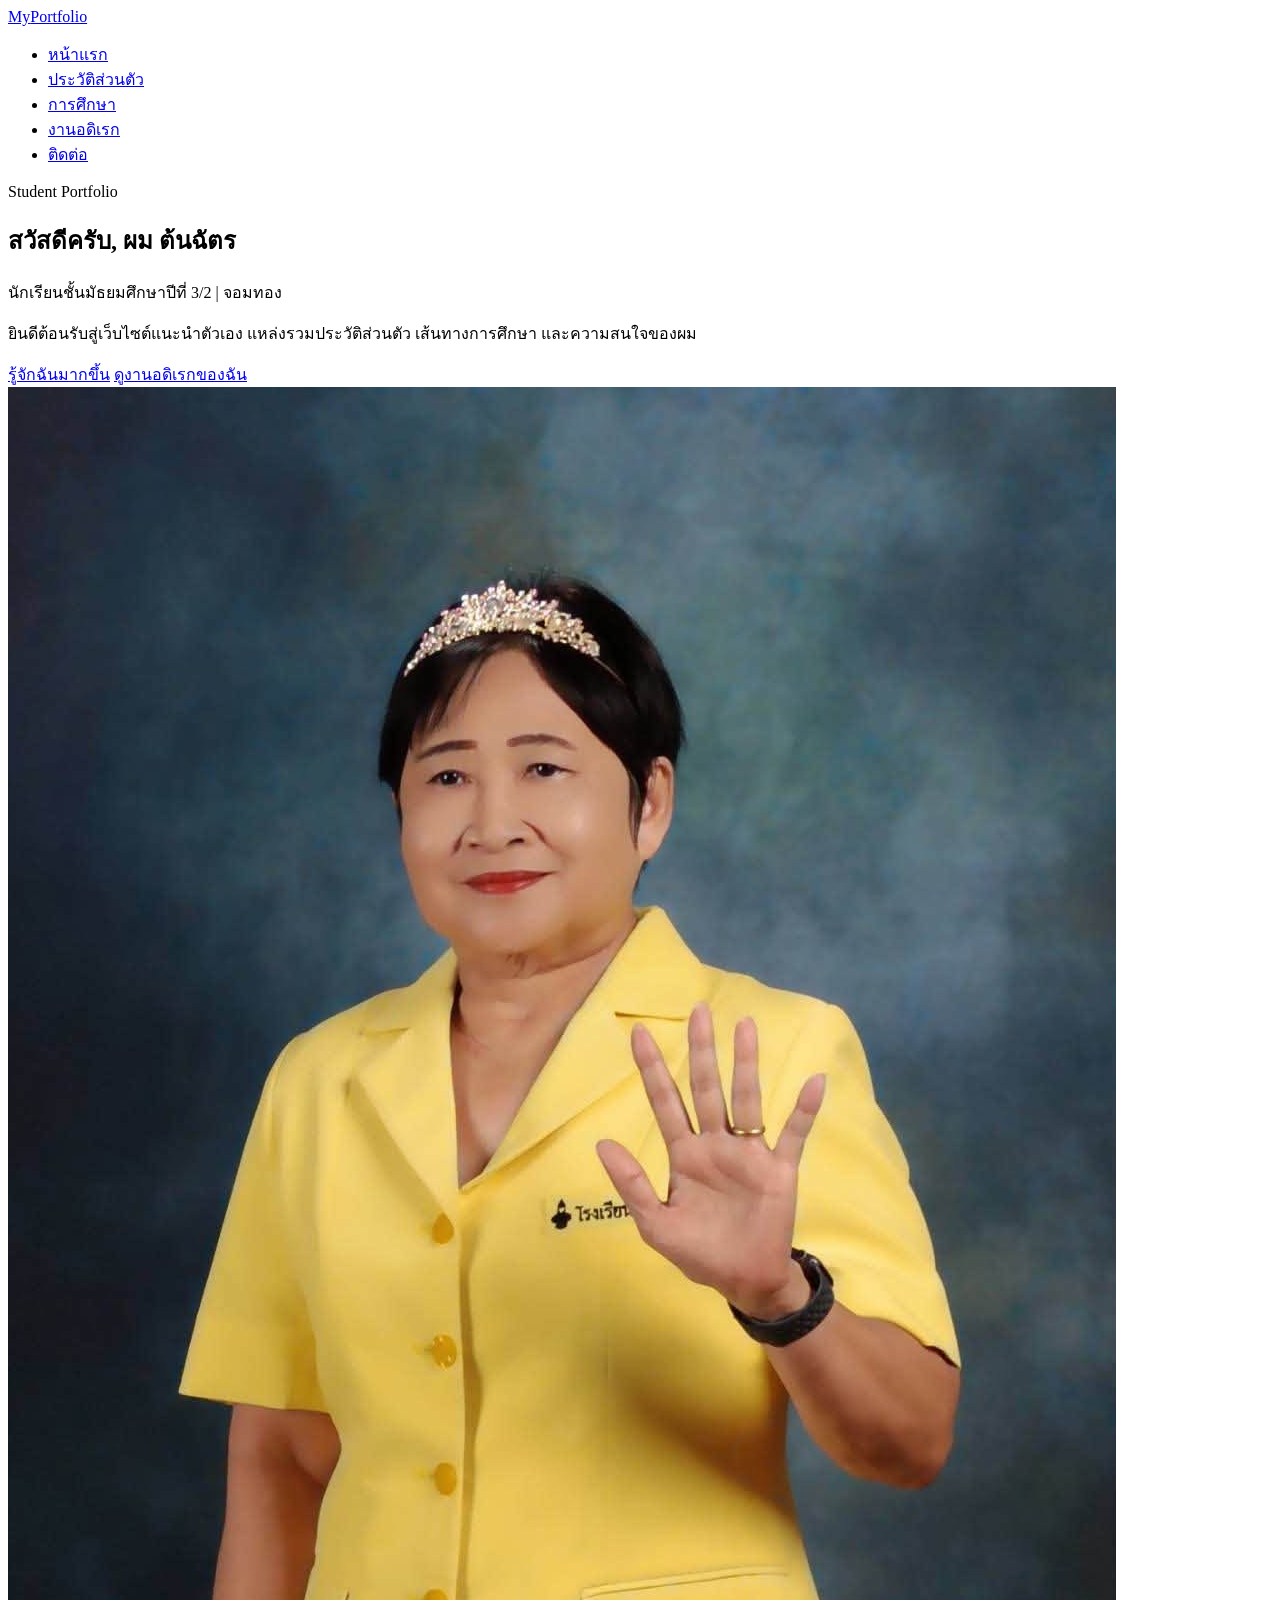
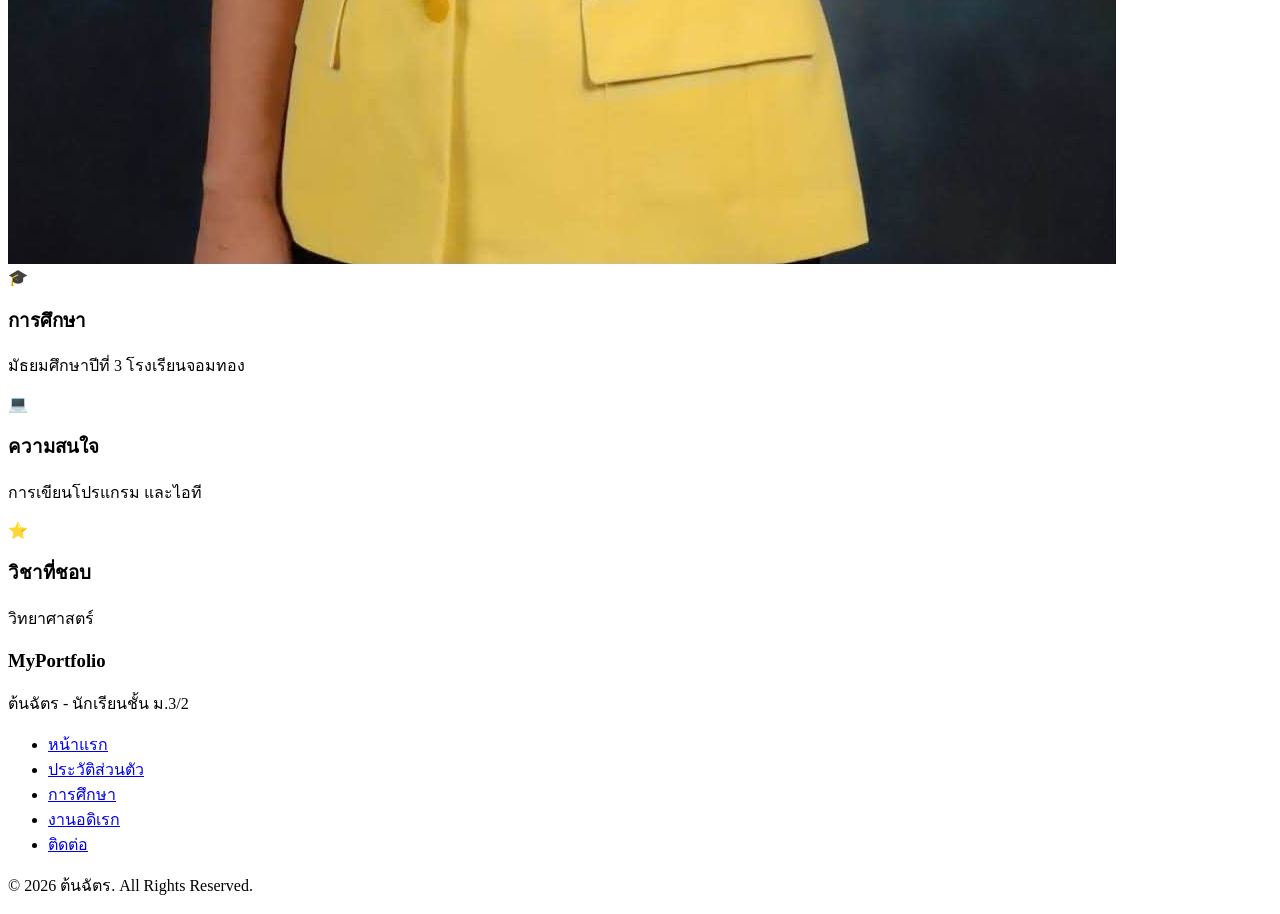
==== commit 232406dc: "Update index.html" ====
--- a/index.html
+++ b/index.html
@@ -10,55 +10,7 @@
     <link rel="stylesheet" href="style.css">
 </head>
 <body>
-document.addEventListener('DOMContentLoaded', () => {
-    // ฟังก์ชันสร้างหยดน้ำพ่น
-    const createWaterParticle = (e) => {
-        // จำกัดจำนวนตัวเจเนอเรตไม่ให้เครื่องกระตุก
-        const particleCount = 4; 
 
-        for (let i = 0; i < particleCount; i++) {
-            const particle = document.createElement('div');
-            particle.classList.add('water-particle');
-            
-            // ตั้งค่าตำแหน่งเริ่มต้นที่หัวลูกศรเมาส์
-            particle.style.left = `${e.clientX}px`;
-            particle.style.top = `${e.clientY}px`;
-
-            // สุ่มขนาดหยดน้ำ
-            const size = Math.random() * 8 + 4; // ขนาด 4px - 12px
-            particle.style.width = `${size}px`;
-            particle.style.height = `${size}px`;
-
-            // สุ่มทิศทางการพ่นกระเด็น (X, Y) และระยะทาง
-            const destinationX = (Math.random() - 0.5) * 80; 
-            const destinationY = (Math.random() - 0.5) * 80 - 20; // ให้แรงพ่นเฉียงขึ้นเล็กน้อย
-
-            particle.style.setProperty('--dx', `${destinationX}px`);
-            particle.style.setProperty('--dy', `${destinationY}px`);
-
-            // สุ่มระยะเวลาเล่น Animation
-            const duration = Math.random() * 0.4 + 0.4; // 0.4s - 0.8s
-            particle.style.animationDuration = `${duration}s`;
-
-            document.body.appendChild(particle);
-
-            // ลบ Element ออกเมื่อทำงานเสร็จเพื่อเคลียร์ Memory
-            setTimeout(() => {
-                particle.remove();
-            }, duration * 1000);
-        }
-    };
-
-    // ดักจับการเคลื่อนไหวของเมาส์ (Throttle เพื่อความลื่นไหล)
-    let isThrottled = false;
-    window.addEventListener('mousemove', (e) => {
-        if (!isThrottled) {
-            createWaterParticle(e);
-            isThrottled = true;
-            setTimeout(() => { isThrottled = false; }, 30); // สร้างทุกๆ 30ms
-        }
-    });
-});
     <header class="navbar-container">
         <nav class="navbar">
             <a href="index.html" class="logo">My<span>Portfolio</span></a>
@@ -77,8 +29,8 @@
             <div class="container hero-container">
                 <div class="hero-content">
                     <span class="badge">Student Portfolio</span>
-                    <h1>สวัสดีครับ, ผม <span class="highlight">[ต้นฉัตร]</span></h1>
-                    <p class="hero-subtitle">นักเรียนชั้นมัธยมศึกษาปีที่ 3/[2] | [จอมทอง]</p>
+                    <h1>สวัสดีครับ, ผม <span class="highlight">ต้นฉัตร</span></h1>
+                    <p class="hero-subtitle">นักเรียนชั้นมัธยมศึกษาปีที่ 3/2 | จอมทอง</p>
                     <p class="hero-description">ยินดีต้อนรับสู่เว็บไซต์แนะนำตัวเอง แหล่งรวมประวัติส่วนตัว เส้นทางการศึกษา และความสนใจของผม</p>
                     <div class="hero-buttons">
                         <a href="profile.html" class="btn btn-primary">รู้จักฉันมากขึ้น</a>
@@ -97,17 +49,17 @@
                 <div class="feature-card">
                     <div class="card-icon">🎓</div>
                     <h3>การศึกษา</h3>
-                    <p>มัธยมศึกษาปีที่ 3 โรงเรียน[จอมทอง]</p>
+                    <p>มัธยมศึกษาปีที่ 3 โรงเรียนจอมทอง</p>
                 </div>
                 <div class="feature-card">
                     <div class="card-icon">💻</div>
                     <h3>ความสนใจ</h3>
-                    <p>[การเขียนโปรแกรม และไอที]</p>
+                    <p>การเขียนโปรแกรม และไอที</p>
                 </div>
                 <div class="feature-card">
                     <div class="card-icon">⭐</div>
                     <h3>วิชาที่ชอบ</h3>
-                    <p>[วิทยาศาสตร์]</p>
+                    <p>วิทยาศาสตร์</p>
                 </div>
             </div>
         </section>
@@ -117,7 +69,7 @@
         <div class="container footer-content">
             <div class="footer-info">
                 <h3>My<span>Portfolio</span></h3>
-                <p>[ต้นฉัตร] - นักเรียนชั้น ม.3/[2]</p>
+                <p>ต้นฉัตร - นักเรียนชั้น ม.3/2</p>
             </div>
             <ul class="footer-links">
                 <li><a href="index.html">หน้าแรก</a></li>
@@ -128,9 +80,54 @@
             </ul>
         </div>
         <div class="footer-bottom">
-            <p>&copy; 2026 [ต้นฉัตร]. All Rights Reserved.</p>
+            <p>&copy; 2026 ต้นฉัตร. All Rights Reserved.</p>
         </div>
     </footer>
 
+    <!-- Script ควบคุมเอฟเฟกต์หยดน้ำวิ่งตามเมาส์ -->
+    <script>
+        document.addEventListener('DOMContentLoaded', () => {
+            const createWaterParticle = (e) => {
+                const particleCount = 4; 
+
+                for (let i = 0; i < particleCount; i++) {
+                    const particle = document.createElement('div');
+                    particle.classList.add('water-particle');
+                    
+                    particle.style.left = `${e.clientX}px`;
+                    particle.style.top = `${e.clientY}px`;
+
+                    const size = Math.random() * 8 + 4;
+                    particle.style.width = `${size}px`;
+                    particle.style.height = `${size}px`;
+
+                    const destinationX = (Math.random() - 0.5) * 80; 
+                    const destinationY = (Math.random() - 0.5) * 80 - 20;
+
+                    particle.style.setProperty('--dx', `${destinationX}px`);
+                    particle.style.setProperty('--dy', `${destinationY}px`);
+
+                    const duration = Math.random() * 0.4 + 0.4;
+                    particle.style.animationDuration = `${duration}s`;
+
+                    document.body.appendChild(particle);
+
+                    setTimeout(() => {
+                        particle.remove();
+                    }, duration * 1000);
+                }
+            };
+
+            let isThrottled = false;
+            window.addEventListener('mousemove', (e) => {
+                if (!isThrottled) {
+                    createWaterParticle(e);
+                    isThrottled = true;
+                    setTimeout(() => { isThrottled = false; }, 30);
+                }
+            });
+        });
+    </script>
+
 </body>
 </html>
